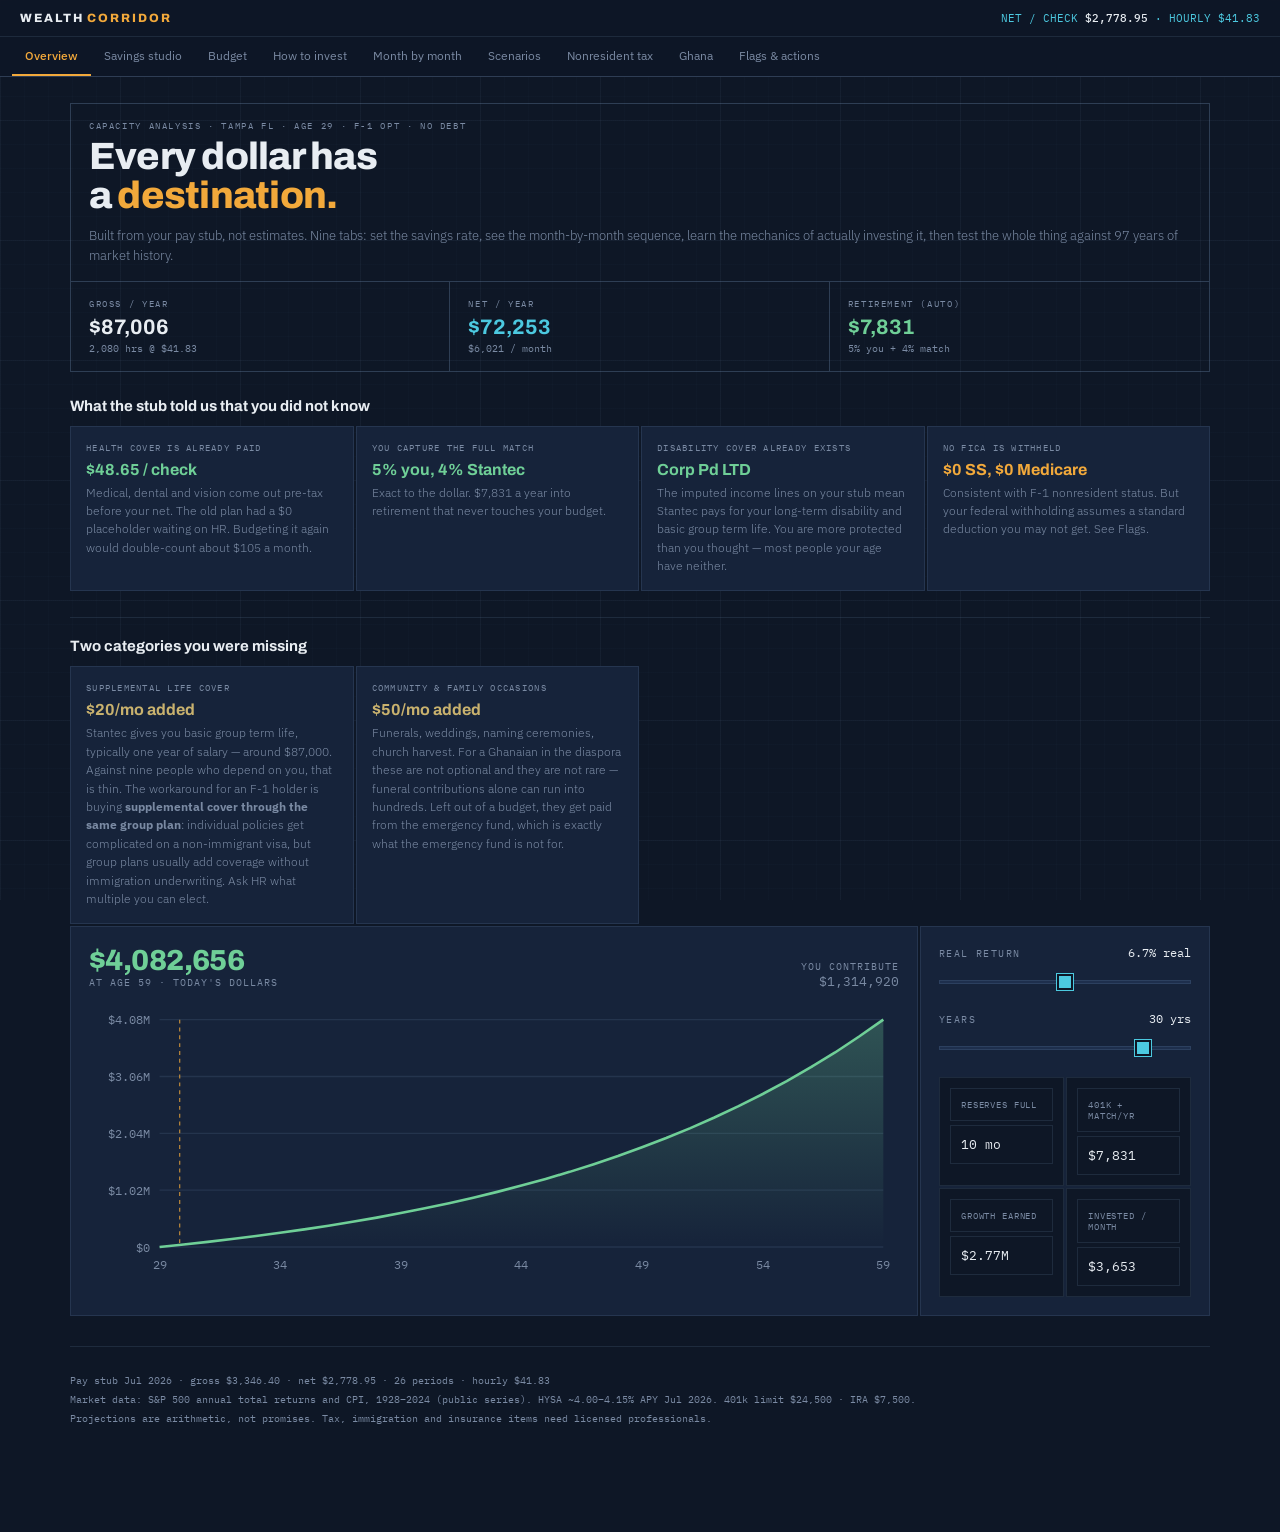
==== plan.html @ 3264dbb3 "Add Wealth tab integration design spec + plan.html source Design for a fifth Wealth tab that turns t" ====
<!DOCTYPE html>
<html lang="en">
<head>
<meta charset="UTF-8">
<meta name="viewport" content="width=device-width, initial-scale=1.0">
<title>Wealth Corridor — Capacity Analysis</title>
<link rel="preconnect" href="https://fonts.googleapis.com">
<link rel="preconnect" href="https://fonts.gstatic.com" crossorigin>
<link href="https://fonts.googleapis.com/css2?family=Archivo:wght@500;600;700;800&family=IBM+Plex+Mono:wght@300;400;500;600&family=IBM+Plex+Sans:wght@300;400;500;600&display=swap" rel="stylesheet">
<style>
:root{
  --ink:#0E1726; --ink2:#16233A; --ink3:#1E2F4D;
  --line:rgba(140,175,215,0.13); --line2:rgba(140,175,215,0.26);
  --paper:#E8EDF2; --muted:#7A8AA3;
  --cyan:#4CC9E0; --amber:#F2A93B; --sage:#6FCF97;
  --clay:#E4735E; --violet:#9B8BD6; --rose:#D97DA6; --sand:#C9B26E;
}
*{margin:0;padding:0;box-sizing:border-box}
body{font-family:'IBM Plex Sans',system-ui,sans-serif;background:var(--ink);color:var(--paper);min-height:100vh;overflow-x:hidden;-webkit-font-smoothing:antialiased}
body::before{content:'';position:fixed;inset:0;pointer-events:none;z-index:0;
  background-image:linear-gradient(rgba(140,175,215,0.045) 1px,transparent 1px),linear-gradient(90deg,rgba(140,175,215,0.045) 1px,transparent 1px),linear-gradient(rgba(140,175,215,0.02) 1px,transparent 1px),linear-gradient(90deg,rgba(140,175,215,0.02) 1px,transparent 1px);
  background-size:120px 120px,120px 120px,24px 24px,24px 24px}
:focus-visible{outline:2px solid var(--amber);outline-offset:2px}

/* NAV + TABS */
.topbar{position:sticky;top:0;z-index:100;background:rgba(14,23,38,0.95);backdrop-filter:blur(16px);border-bottom:1px solid var(--line2)}
.tb1{display:flex;align-items:center;justify-content:space-between;padding:11px 20px;gap:14px}
.brand{font-family:'Archivo',sans-serif;font-weight:800;font-size:12px;letter-spacing:0.16em;text-transform:uppercase;white-space:nowrap}
.brand em{color:var(--amber);font-style:normal}
.navstat{font-family:'IBM Plex Mono',monospace;font-size:11px;color:var(--cyan);white-space:nowrap}
.navstat b{color:var(--paper);font-weight:500}
@media(max-width:700px){.navstat{display:none}}
.tabs{display:flex;gap:0;overflow-x:auto;scrollbar-width:none;padding:0 12px;border-top:1px solid var(--line)}
.tabs::-webkit-scrollbar{display:none}
.tab{background:none;border:none;border-bottom:2px solid transparent;color:var(--muted);cursor:pointer;
  font-family:'IBM Plex Sans',sans-serif;font-size:12px;padding:11px 13px;white-space:nowrap;transition:all .15s}
.tab:hover{color:var(--paper)}
.tab.on{color:var(--amber);border-bottom-color:var(--amber);font-weight:500}

main{position:relative;z-index:1;max-width:1180px;margin:0 auto;padding:26px 20px 80px}
.pane{display:none;animation:fade .25s both}
.pane.on{display:block}
@keyframes fade{from{opacity:0;transform:translateY(6px)}to{opacity:1;transform:none}}

.sec-head{margin-bottom:18px}
.sec-title{font-family:'Archivo',sans-serif;font-weight:700;font-size:22px;letter-spacing:-0.015em;margin-bottom:7px}
.sec-desc{font-size:13px;color:var(--muted);line-height:1.65;max-width:780px;font-weight:300}
h3.sub{font-family:'Archivo',sans-serif;font-weight:700;font-size:15px;margin:26px 0 12px;padding-top:20px;border-top:1px solid var(--line)}
h3.sub:first-of-type{border-top:none;padding-top:0;margin-top:20px}
p.body{font-size:13px;color:var(--muted);line-height:1.75;font-weight:300;max-width:820px;margin-bottom:12px}
p.body b{color:var(--paper);font-weight:500}

.panel{background:var(--ink2);border:1px solid var(--line);padding:20px}
.panel+.panel{margin-top:2px}
.panel.hl{border-left:3px solid var(--amber)}
.panel.warn{border-left:3px solid var(--clay)}
.panel.good{border-left:3px solid var(--sage)}

/* title block */
.titleblock{border:1px solid var(--line2);margin-bottom:26px;display:grid;grid-template-columns:1fr 1fr 1fr}
@media(max-width:620px){.titleblock{grid-template-columns:1fr}}
.tb-cell{padding:16px 18px;border-right:1px solid var(--line2)}
.tb-cell:last-child{border-right:none}
.tb-lab{font-family:'IBM Plex Mono',monospace;font-size:9px;letter-spacing:0.18em;text-transform:uppercase;color:var(--muted);margin-bottom:7px}
.tb-title{font-family:'Archivo',sans-serif;font-weight:800;font-size:clamp(24px,3.6vw,38px);line-height:1.02;letter-spacing:-0.02em}
.tb-title span{color:var(--amber)}
.tb-sub{font-size:12.5px;color:var(--muted);margin-top:9px;line-height:1.6;font-weight:300}
.tb-val{font-family:'Archivo',sans-serif;font-weight:700;font-size:21px}
.tb-val.cy{color:var(--cyan)}.tb-val.am{color:var(--amber)}.tb-val.sg{color:var(--sage)}
.tb-note{font-family:'IBM Plex Mono',monospace;font-size:10px;color:var(--muted);margin-top:4px}

/* studio */
.studio{background:var(--ink2);border:1px solid var(--line2)}
.studio-top{padding:22px;border-bottom:1px solid var(--line)}
.readout{display:flex;align-items:flex-end;gap:14px;flex-wrap:wrap}
.readout-num{font-family:'Archivo',sans-serif;font-weight:800;font-size:clamp(38px,7vw,58px);line-height:.9;letter-spacing:-0.03em;color:var(--amber);font-variant-numeric:tabular-nums}
.readout-unit{font-family:'IBM Plex Mono',monospace;font-size:12px;color:var(--muted);padding-bottom:6px}
.readout-side{margin-left:auto;text-align:right;padding-bottom:4px}
.readout-side .n{font-family:'Archivo',sans-serif;font-weight:700;font-size:22px;color:var(--cyan);font-variant-numeric:tabular-nums}
.readout-side .l{font-family:'IBM Plex Mono',monospace;font-size:9.5px;letter-spacing:.12em;text-transform:uppercase;color:var(--muted);margin-top:3px}
.sl-wrap{margin-top:20px}
.sl-head{display:flex;justify-content:space-between;align-items:baseline;margin-bottom:9px;gap:10px}
.sl-lab{font-family:'IBM Plex Mono',monospace;font-size:10px;letter-spacing:.14em;text-transform:uppercase;color:var(--muted)}
.sl-out{font-family:'IBM Plex Mono',monospace;font-size:12px;font-variant-numeric:tabular-nums}
input[type=range]{-webkit-appearance:none;appearance:none;width:100%;height:26px;background:transparent;cursor:pointer;display:block}
input[type=range]::-webkit-slider-runnable-track{height:4px;background:var(--ink3);border:1px solid var(--line)}
input[type=range]::-moz-range-track{height:4px;background:var(--ink3);border:1px solid var(--line)}
input[type=range]::-webkit-slider-thumb{-webkit-appearance:none;width:16px;height:16px;margin-top:-7px;background:var(--amber);border:2px solid var(--ink);box-shadow:0 0 0 1px var(--amber);transition:transform .12s}
input[type=range]::-moz-range-thumb{width:16px;height:16px;background:var(--amber);border:2px solid var(--ink);box-shadow:0 0 0 1px var(--amber)}
input[type=range]:hover::-webkit-slider-thumb{transform:scale(1.18)}
input[type=range].cy::-webkit-slider-thumb{background:var(--cyan);box-shadow:0 0 0 1px var(--cyan)}
input[type=range].cy::-moz-range-thumb{background:var(--cyan);box-shadow:0 0 0 1px var(--cyan)}
.sl-scale{display:flex;justify-content:space-between;font-family:'IBM Plex Mono',monospace;font-size:9.5px;color:var(--muted)}
.sl-target{font-family:'IBM Plex Mono',monospace;font-size:9.5px;color:var(--amber);margin-top:8px;display:flex;align-items:center;gap:7px;flex-wrap:wrap}
.sl-target button{background:none;border:1px solid var(--line2);color:var(--amber);font-family:'IBM Plex Mono',monospace;font-size:9.5px;padding:3px 8px;cursor:pointer}
.sl-target button:hover{background:var(--ink3)}
.corridor{padding:20px 22px;border-bottom:1px solid var(--line)}
.corr-lab{font-family:'IBM Plex Mono',monospace;font-size:9.5px;letter-spacing:.16em;text-transform:uppercase;color:var(--muted);margin-bottom:10px;display:flex;justify-content:space-between;gap:10px}
.corr-bar{display:flex;height:32px;border:1px solid var(--line2);overflow:hidden}
.corr-seg{height:100%;transition:width .35s cubic-bezier(.4,0,.2,1);min-width:0}
.corr-key{display:flex;flex-wrap:wrap;gap:4px 16px;margin-top:12px}
.ck{display:flex;align-items:center;gap:6px;font-size:11px;color:var(--muted)}
.ck i{width:9px;height:9px;flex-shrink:0}
.ck b{color:var(--paper);font-family:'IBM Plex Mono',monospace;font-size:10.5px;font-weight:400}
.verdict{padding:20px 22px;display:grid;grid-template-columns:auto 1fr;gap:20px;align-items:start}
@media(max-width:640px){.verdict{grid-template-columns:1fr}}
.los{width:92px;text-align:center;border:1px solid var(--line2);padding:12px 8px}
.los-grade{font-family:'Archivo',sans-serif;font-weight:800;font-size:44px;line-height:1}
.los-lab{font-family:'IBM Plex Mono',monospace;font-size:8.5px;letter-spacing:.12em;text-transform:uppercase;color:var(--muted);margin-top:5px}
.verdict h4{font-family:'Archivo',sans-serif;font-weight:700;font-size:15px;margin-bottom:7px}
.verdict p{font-size:12.5px;color:var(--muted);line-height:1.65;font-weight:300}
.forces{margin-top:14px;display:grid;grid-template-columns:repeat(auto-fill,minmax(185px,1fr));gap:2px}
.force{display:flex;justify-content:space-between;gap:10px;padding:7px 10px;background:var(--ink);border:1px solid var(--line);font-size:11.5px}
.force span{color:var(--muted)}
.force b{font-family:'IBM Plex Mono',monospace;font-weight:400;font-variant-numeric:tabular-nums}
#shock{margin-top:12px;font-size:11.5px;color:var(--muted);line-height:1.7;font-weight:300;border-top:1px solid var(--line);padding-top:11px}

/* charts */
.proj{display:grid;grid-template-columns:1fr 290px;gap:2px;margin-top:2px}
@media(max-width:840px){.proj{grid-template-columns:1fr}}
.chartbox{background:var(--ink2);border:1px solid var(--line);padding:18px}
.chart-head{display:flex;justify-content:space-between;align-items:baseline;margin-bottom:14px;flex-wrap:wrap;gap:8px}
.chart-val{font-family:'Archivo',sans-serif;font-weight:800;font-size:29px;color:var(--sage);letter-spacing:-.02em;font-variant-numeric:tabular-nums}
.chart-cap{font-family:'IBM Plex Mono',monospace;font-size:10px;color:var(--muted);letter-spacing:.1em;text-transform:uppercase}
.ctrls{background:var(--ink2);border:1px solid var(--line);padding:18px;display:flex;flex-direction:column;gap:16px}
.split{display:grid;grid-template-columns:1fr 1fr;gap:2px;margin-top:auto}
.split div{background:var(--ink);border:1px solid var(--line);padding:10px}
.split .l{font-family:'IBM Plex Mono',monospace;font-size:8.5px;letter-spacing:.1em;text-transform:uppercase;color:var(--muted);margin-bottom:4px}
.split .v{font-family:'IBM Plex Mono',monospace;font-size:13px;font-variant-numeric:tabular-nums}

/* tables */
.tbl-wrap{overflow-x:auto;border:1px solid var(--line)}
table{width:100%;border-collapse:collapse;font-size:12.5px;min-width:480px}
thead th{font-family:'IBM Plex Mono',monospace;font-size:9px;letter-spacing:.14em;text-transform:uppercase;color:var(--muted);padding:11px 14px;background:var(--ink2);border-bottom:1px solid var(--line2);text-align:right;font-weight:400}
thead th:first-child{text-align:left}
tbody td{padding:9px 14px;text-align:right;font-family:'IBM Plex Mono',monospace;color:var(--muted);font-variant-numeric:tabular-nums;border-bottom:1px solid var(--line)}
tbody td:first-child{text-align:left;font-family:'IBM Plex Sans',sans-serif;color:var(--paper)}
tbody tr:hover td{background:var(--ink2)}
tbody tr.grp td{background:var(--ink2);color:var(--paper);font-weight:500;border-bottom:1px solid var(--line2)}
tbody tr.grp td:first-child{font-family:'Archivo',sans-serif;font-weight:700;font-size:12px}
tbody tr.tot td{background:var(--ink3);color:var(--paper);font-weight:600}
tbody tr.mark td{background:rgba(242,169,59,0.07)}
td.txt{text-align:left!important;font-family:'IBM Plex Sans',sans-serif!important;font-size:11.5px!important}
.note{font-size:10.5px;color:var(--muted);font-family:'IBM Plex Sans',sans-serif;display:block;margin-top:2px;font-weight:300}
.toggle{display:inline-flex;border:1px solid var(--line2);margin-bottom:14px}
.toggle button{background:none;border:none;color:var(--muted);cursor:pointer;font-family:'IBM Plex Mono',monospace;font-size:10.5px;letter-spacing:.1em;text-transform:uppercase;padding:7px 14px}
.toggle button+button{border-left:1px solid var(--line2)}
.toggle button.on{background:var(--amber);color:var(--ink);font-weight:500}

/* stages */
.stack{display:flex;flex-direction:column;gap:2px}
.stage{display:grid;grid-template-columns:32px 1fr auto;gap:14px;align-items:center;background:var(--ink2);border:1px solid var(--line);padding:13px 15px;border-left:3px solid var(--line2)}
.stage-n{font-family:'IBM Plex Mono',monospace;font-size:11px;color:var(--muted)}
.stage-t{font-family:'Archivo',sans-serif;font-weight:600;font-size:13.5px}
.stage-d{font-size:11.5px;color:var(--muted);margin-top:3px;line-height:1.5;font-weight:300}
.stage-v{font-family:'IBM Plex Mono',monospace;font-size:12px;text-align:right;white-space:nowrap}
.stage-v small{display:block;color:var(--muted);font-size:9.5px;margin-top:3px}

/* cards */
.cards{display:grid;grid-template-columns:repeat(auto-fill,minmax(250px,1fr));gap:2px}
.mini{background:var(--ink2);border:1px solid var(--line);padding:15px}
.mini-l{font-family:'IBM Plex Mono',monospace;font-size:9px;letter-spacing:.14em;text-transform:uppercase;color:var(--muted);margin-bottom:8px}
.mini-v{font-family:'Archivo',sans-serif;font-weight:700;font-size:16px;margin-bottom:6px}
.mini-d{font-size:11.5px;color:var(--muted);line-height:1.6;font-weight:300}

/* flags */
.flag{display:grid;grid-template-columns:auto 1fr;gap:13px;align-items:start;background:var(--ink2);border:1px solid var(--line);border-left:3px solid var(--clay);padding:14px 16px}
.flag+.flag{margin-top:2px}
.flag.q{border-left-color:var(--sand)}
.flag.ok{border-left-color:var(--sage)}
.flag-m{font-family:'IBM Plex Mono',monospace;font-size:9.5px;color:var(--muted);letter-spacing:.1em;padding-top:2px}
.flag-t{font-family:'Archivo',sans-serif;font-weight:600;font-size:13.5px;margin-bottom:5px}
.flag-d{font-size:12px;color:var(--muted);line-height:1.65;font-weight:300}
.flag-d b{color:var(--paper);font-weight:500}

/* checklist */
.chk{display:flex;gap:12px;align-items:flex-start;background:var(--ink2);border:1px solid var(--line);padding:12px 15px;cursor:pointer}
.chk+.chk{margin-top:2px}
.chk:hover{background:var(--ink3)}
.chk-box{width:15px;height:15px;border:1px solid var(--line2);flex-shrink:0;margin-top:2px;display:flex;align-items:center;justify-content:center}
.chk.done .chk-box{background:var(--sage);border-color:var(--sage)}
.chk-tick{opacity:0;color:var(--ink);font-size:11px;font-weight:800;line-height:1}
.chk.done .chk-tick{opacity:1}
.chk.done .chk-t{text-decoration:line-through;color:var(--muted)}
.chk-t{font-size:13px;font-weight:500;margin-bottom:2px}
.chk-d{font-size:11.5px;color:var(--muted);line-height:1.5;font-weight:300}
.chk-w{font-family:'IBM Plex Mono',monospace;font-size:8.5px;letter-spacing:.1em;text-transform:uppercase;padding:3px 7px;margin-left:auto;flex-shrink:0;border:1px solid var(--line2);color:var(--muted)}
.chk-w.now{color:var(--clay)}.chk-w.y1{color:var(--amber)}
.progbar{height:3px;background:var(--ink3);margin-bottom:8px;max-width:340px}
.progfill{height:100%;background:var(--sage);width:0;transition:width .35s}

/* step list */
.steps{counter-reset:s}
.step{display:grid;grid-template-columns:30px 1fr;gap:14px;background:var(--ink2);border:1px solid var(--line);padding:15px 16px;align-items:start}
.step+.step{margin-top:2px}
.step::before{counter-increment:s;content:counter(s,decimal-leading-zero);font-family:'IBM Plex Mono',monospace;font-size:11px;color:var(--amber);padding-top:2px}
.step h5{font-family:'Archivo',sans-serif;font-weight:600;font-size:13.5px;margin-bottom:5px}
.step p{font-size:12px;color:var(--muted);line-height:1.65;font-weight:300}
.step code{font-family:'IBM Plex Mono',monospace;font-size:11.5px;background:var(--ink);border:1px solid var(--line2);padding:1px 6px;color:var(--cyan)}

footer{border-top:1px solid var(--line);margin-top:30px;padding:24px 0;font-family:'IBM Plex Mono',monospace;font-size:10px;color:var(--muted);line-height:1.9}
@media(prefers-reduced-motion:reduce){*{transition:none!important;animation:none!important}}
::-webkit-scrollbar{width:8px;height:8px}::-webkit-scrollbar-track{background:var(--ink)}::-webkit-scrollbar-thumb{background:var(--ink3)}
</style>
</head>
<body>

<div class="topbar">
  <div class="tb1">
    <div class="brand">Wealth <em>Corridor</em></div>
    <div class="navstat">NET / CHECK <b>$2,778.95</b> · HOURLY $41.83</div>
  </div>
  <div class="tabs" id="tabs"></div>
</div>

<main>

<!-- OVERVIEW -->
<div class="pane on" id="p-overview">
  <div class="titleblock">
    <div class="tb-cell" style="grid-column:1/-1;border-right:none;border-bottom:1px solid var(--line2)">
      <div class="tb-lab">Capacity analysis · Tampa FL · Age 29 · F-1 OPT · no debt</div>
      <h1 class="tb-title">Every dollar has<br>a <span>destination.</span></h1>
      <p class="tb-sub">Built from your pay stub, not estimates. Nine tabs: set the savings rate, see the month-by-month sequence, learn the mechanics of actually investing it, then test the whole thing against 97 years of market history.</p>
    </div>
    <div class="tb-cell"><div class="tb-lab">Gross / year</div><div class="tb-val">$87,006</div><div class="tb-note">2,080 hrs @ $41.83</div></div>
    <div class="tb-cell"><div class="tb-lab">Net / year</div><div class="tb-val cy">$72,253</div><div class="tb-note">$6,021 / month</div></div>
    <div class="tb-cell"><div class="tb-lab">Retirement (auto)</div><div class="tb-val sg">$7,831</div><div class="tb-note">5% you + 4% match</div></div>
  </div>
  <h3 class="sub">What the stub told us that you did not know</h3>
  <div class="cards" id="ovCards"></div>
  <h3 class="sub">Two categories you were missing</h3>
  <div class="cards" id="missCards"></div>
</div>

<!-- STUDIO -->
<div class="pane" id="p-studio">
  <div class="sec-head">
    <h2 class="sec-title">Savings studio</h2>
    <p class="sec-desc">Fixed commitments are locked. What remains splits two ways — savings or daily living. Push one up, the other comes down. There is no third source.</p>
  </div>
  <div class="studio">
    <div class="studio-top">
      <div class="readout">
        <div class="readout-num" id="savNum">$2,200</div>
        <div class="readout-unit">saved<br>per month</div>
        <div class="readout-side"><div class="n" id="savRate"></div><div class="l">of what lands</div></div>
      </div>
      <div class="sl-wrap">
        <div class="sl-head"><span class="sl-lab">Budgeted monthly savings (2 checks)</span><span class="sl-out" id="savBw"></span></div>
        <input type="range" id="savSlider" min="600" max="3200" step="25" value="3000" aria-label="Monthly savings target">
        <div class="sl-scale" id="savScale"></div>
        <div class="sl-target">
          <span id="ceilTxt"></span>
          <button type="button" id="btnRec">Max sustainable</button>
          <button type="button" id="btn36k">Hit $36,000/yr</button><button type="button" id="btn3000">$3,000 budgeted</button>
        </div>
      </div>
    </div>
    <div class="corridor">
      <div id="effLine" style="margin-top:12px;font-size:12px;color:var(--muted);line-height:1.7;font-weight:300"></div>
      </div>
    </div>
    <div class="corridor">
      <div class="corr-lab"><span>Paycheck corridor — $2,778.95 net, fully allocated</span><span id="corrCheck"></span></div>
      <div class="corr-bar" id="corrBar"></div>
      <div class="corr-key" id="corrKey"></div>
    </div>
    <div class="verdict">
      <div class="los"><div class="los-grade" id="losGrade">B</div><div class="los-lab">Level of<br>service</div></div>
      <div>
        <h4 id="verdictTitle"></h4>
        <p id="verdictText"></p>
        <div class="forces" id="forces"></div>
        <div id="shock"></div>
      </div>
    </div>
  </div>
  <div class="proj">
    <div class="chartbox">
      <div class="chart-head">
        <div><div class="chart-val" id="projVal">$0</div><div class="chart-cap" id="projCap"></div></div>
        <div style="text-align:right"><div class="chart-cap">You contribute</div><div style="font-family:'IBM Plex Mono',monospace;font-size:13px;color:var(--muted)" id="projContrib"></div></div>
      </div>
      <svg id="chart" viewBox="0 0 620 210" style="width:100%;height:auto;display:block" role="img" aria-label="Portfolio projection"></svg>
    </div>
    <div class="ctrls">
      <div><div class="sl-head"><span class="sl-lab">Real return</span><span class="sl-out" id="retOut"></span></div>
        <input type="range" class="cy" id="retSlider" min="3" max="10" step="0.5" value="6.7" aria-label="Real annual return"></div>
      <div><div class="sl-head"><span class="sl-lab">Years</span><span class="sl-out" id="yrOut"></span></div>
        <input type="range" class="cy" id="yrSlider" min="5" max="35" step="1" value="30" aria-label="Years invested"></div>
      <div class="split">
        <div><div class="l">Reserves full</div><div class="v" id="efMonths"></div></div>
        <div><div class="l">401k + match/yr</div><div class="v">$7,831</div></div>
        <div><div class="l">Growth earned</div><div class="v" id="projGrowth"></div></div>
        <div><div class="l">Invested / month</div><div class="v" id="projMonthly"></div></div>
      </div>
    </div>
  </div>
</div>

<!-- BUDGET -->
<div class="pane" id="p-budget">
  <div class="sec-head"><h2 class="sec-title">Paycheck &amp; allocation</h2>
    <p class="sec-desc">Where the money comes from, and where all of it goes.</p></div>
  <h3 class="sub">Why monthly is not two paychecks</h3>
  <p class="body">You are paid <b>every two weeks</b>, not twice a month. That is 52 &divide; 2 = <b>26 paychecks a year</b>. Multiplying by 2 assumes 24, which quietly loses two whole paychecks &mdash; <b>$5,557.90 a year</b>.</p>
  <div class="cards" id="cadenceCards" style="margin-bottom:2px"></div>
  <p class="body" style="margin-top:14px">So $6,021.06 is the <b>average</b> month, correct for annual planning. It is not what lands in a typical month. Ten months a year you receive $5,557.90; twice a year you receive $8,336.85. Every biweekly figure in this plan is the real unit &mdash; the monthly column is a conversion for reading, not a paycheck.</p>
  <div class="panel warn" style="margin-top:2px">
    <div class="mini-l" style="color:var(--clay)">The float this creates &mdash; keep $1,200 in checking</div>
    <div class="mini-d" id="floatNote"></div>
  </div>

  <h3 class="sub">Paycheck anatomy</h3>
  <div class="tbl-wrap"><table><thead><tr><th>Line</th><th>Per check</th><th>Per month</th><th>Per year</th></tr></thead><tbody id="stubBody"></tbody></table></div>
  <h3 class="sub">Full allocation</h3>
  <div class="toggle"><button type="button" data-v="bw" class="on">Biweekly</button><button type="button" data-v="mo">Monthly</button><button type="button" data-v="yr">Annual</button></div>
  <div class="tbl-wrap"><table><thead><tr><th>Category</th><th>Amount</th><th>% of net</th></tr></thead><tbody id="budgetBody"></tbody></table></div>
</div>

<!-- INVEST -->
<div class="pane" id="p-invest">
  <div class="sec-head"><h2 class="sec-title">How to actually invest it</h2>
    <p class="sec-desc">You asked where 7% comes from and where to begin. Here is the honest answer to both, then the exact mechanics.</p></div>

  <h3 class="sub">Where the 7% comes from</h3>
  <p class="body">It is not a product anyone sells you. It is the long-run <b>real</b> return of the US stock market — what is left after inflation. Since 1928 the S&amp;P 500 has returned about <b>10% a year nominally</b> with dividends reinvested. Inflation has averaged about 3.1%. Subtract one from the other and you get roughly <b>6.7–7% real</b>, which is the number I use throughout this plan.</p>
  <p class="body">That matters for reading every projection here: <b>the numbers are in today's purchasing power.</b> When the chart says $2.9M, it means $2.9M of what a dollar buys now — not an inflated future dollar that feels big and buys little. I set the default slider to <b>6.7%</b> rather than 7% because 6.7% is what actually happened over the full 97-year record.</p>
  <p class="body">Nobody earns 7% every year. The market gave −37% in 2008 and +32% in 2013. The 7% is what the average comes to if you hold through all of it. The Scenarios tab tests exactly what happens if you are unlucky about when you start.</p>

  <h3 class="sub">The three accounts, in order</h3>
  <div class="stack" id="acctStack"></div>

  <h3 class="sub">What to actually buy</h3>
  <p class="body">One fund is enough. Genuinely. A total-market or S&amp;P 500 index fund holds hundreds or thousands of companies, so no single failure can hurt you badly, and the fee is almost nothing. The choice below is nearly cosmetic — pick the one matching your brokerage and stop thinking about it.</p>
  <div class="tbl-wrap"><table><thead><tr><th>Fund</th><th>Ticker</th><th>Fee</th><th>Holds</th></tr></thead><tbody id="fundBody"></tbody></table></div>
  <p class="body" style="margin-top:12px">A 0.03% fee means <b>$3 a year per $10,000</b>. An actively managed fund charging 1% takes $100 for the same money and, on the evidence, does not beat the index reliably. Fees are the one variable in investing you control completely.</p>

  <h3 class="sub">Your options, starting August &mdash; and what each is worth</h3>
  <p class="body">Same $3,000 a month, same 30 years, same 6.7% real market return. The only thing that changes is <b>where you put it</b>. Because you are a nonresident, the 30% dividend withholding turns fund choice into a real decision rather than a preference &mdash; a high-yield fund hands more of your return to the IRS every single year.</p>
  <div class="tbl-wrap"><table><thead><tr><th>Where you put it</th><th>Yield</th><th>NRA drag</th><th>Net real</th><th>After 30 yrs</th></tr></thead><tbody id="optBody"></tbody></table></div>
  <div class="cards" id="optCards" style="margin-top:2px"></div>

  <h3 class="sub">Making $3,000 actually work</h3>
  <p class="body">You have chosen $3,000 a month and I will build to it &mdash; but the arithmetic has to be said once, plainly. It leaves <b id="trimLiving"></b> a month for groceries, medical costs, clothing and everything unplanned. Here is the only honest path to it.</p>
  <div class="tbl-wrap"><table><thead><tr><th>Trim</th><th>From</th><th>To</th><th>Frees / mo</th></tr></thead><tbody id="trimBody"></tbody></table></div>
  <div class="panel warn" style="margin-top:2px"><div class="mini-l" style="color:var(--clay)">What I would actually do</div>
    <div class="mini-d" id="trimNote"></div></div>

  <h3 class="sub">The mechanics, step by step</h3>
  <div class="steps" id="stepList"></div>

  <div class="panel warn" style="margin-top:2px">
    <div class="mini-l" style="color:var(--clay)">Do not do these</div>
    <div class="mini-d" id="dontList"></div>
  </div>
</div>

<!-- TIMELINE -->
<div class="pane" id="p-timeline">
  <div class="sec-head"><h2 class="sec-title">Month by month</h2>
    <p class="sec-desc">From your next paycheck to month 24. Balances update with the savings slider on the Studio tab — currently <b id="tlRate">$2,200</b>/month.</p></div>
  <div class="stack" id="orderStack" style="margin-bottom:20px"></div>
  <h3 class="sub">The first 24 months</h3>
  <div class="tbl-wrap"><table><thead><tr><th>Month</th><th>Cash reserve</th><th>Invested</th><th>Total</th><th>What happens</th></tr></thead><tbody id="tlBody"></tbody></table></div>
</div>

<!-- SCENARIOS -->
<div class="pane" id="p-scenarios">
  <div class="sec-head"><h2 class="sec-title">Tested against 97 years</h2>
    <p class="sec-desc">Rather than assume a smooth return, this runs your exact contribution through every historical starting year from 1928 to 2024 using actual S&amp;P 500 total returns and actual inflation. Every figure below is inflation-adjusted.</p></div>
  <div class="cards" id="scenKpi" style="margin-bottom:2px"></div>
  <h3 class="sub">Every historical outcome, ranked</h3>
  <p class="body">Each bar is one historical starting year. Sorted worst to best, so the left edge is the unluckiest start in a century.</p>
  <div class="chartbox"><svg id="distChart" viewBox="0 0 620 220" style="width:100%;height:auto;display:block" role="img" aria-label="Distribution of historical outcomes"></svg></div>
  <div class="toggle" style="margin-top:12px"><button type="button" data-h="10">10 years</button><button type="button" data-h="20">20 years</button><button type="button" data-h="30" class="on">30 years</button></div>
  <h3 class="sub">Named disasters</h3>
  <p class="body">What if you had started right before the worst moments in market history and simply kept contributing?</p>
  <div class="tbl-wrap"><table><thead><tr><th>Starting year</th><th>Event</th><th>After 30 years</th><th>Real CAGR</th></tr></thead><tbody id="disasterBody"></tbody></table></div>
  <div class="panel good" style="margin-top:2px"><div class="mini-l" style="color:var(--sage)">The finding that matters</div>
    <div class="mini-d" id="scenNote"></div></div>
</div>

<!-- TAX -->
<div class="pane" id="p-tax">
  <div class="sec-head"><h2 class="sec-title">Nonresident tax</h2>
    <p class="sec-desc">The part almost every F-1 investor gets wrong. While you file as a nonresident, your investments are taxed on entirely different rules — and Ghana has no US tax treaty to soften any of it.</p></div>
  <div class="cards" id="nraCards"></div>
  <div class="panel hl" style="margin-top:2px">
    <div class="mini-l" style="color:var(--amber)">What this changes</div>
    <div class="mini-d" style="font-size:13px;line-height:1.75">I earlier told you to favour liquid taxable brokerage over extra 401k. <b style="color:var(--paper)">That was wrong in one direction.</b> A taxable account loses 30% of every dividend and 30% of every realised gain while you are a nonresident. Your 401k loses none of it.<br><br>You defer 5% against a $24,500 limit — roughly <b style="color:var(--paper)">$1,679 a month of unused shelter</b>. The counter-argument is real: 401k money is locked to 59½, and leaving the US early means up to 30% withholding plus a 10% penalty. A genuine trade, not a free win.<br><br>The shape I would suggest, as a question for the CPA rather than a decision off a web page: fill reserves in cash first, since <b style="color:var(--paper)">high-yield interest is US tax-free for you</b>. Then lean toward the 401k while nonresident, and shift to taxable once the NIW lands. The nonresident drag is temporary; build to outlast it.</div>
  </div>
</div>

<!-- GHANA -->
<div class="pane" id="p-ghana">
  <div class="sec-head"><h2 class="sec-title">Ghana</h2>
    <p class="sec-desc">You cut this from $295 to $92 per paycheck. That decision is yours — here is what the old number was buying that the new one is not.</p></div>
  <div class="cards" id="ghanaCards"></div>
</div>

<!-- ACTIONS -->
<div class="pane" id="p-actions">
  <div class="sec-head"><h2 class="sec-title">Flags &amp; actions</h2>
    <p class="sec-desc">What I assumed, what looks wrong, and what to do about it.</p></div>
  <div id="flagList"></div>
  <h3 class="sub">Checklist</h3>
  <div class="progbar"><div class="progfill" id="progFill"></div></div>
  <div style="font-family:'IBM Plex Mono',monospace;font-size:10.5px;color:var(--muted);margin-bottom:14px" id="progTxt"></div>
  <div id="chkList"></div>
</div>

<footer>
  Pay stub Jul 2026 · gross $3,346.40 · net $2,778.95 · 26 periods · hourly $41.83<br>
  Market data: S&amp;P 500 annual total returns and CPI, 1928–2024 (public series). HYSA ~4.00–4.15% APY Jul 2026. 401k limit $24,500 · IRA $7,500.<br>
  Projections are arithmetic, not promises. Tax, immigration and insurance items need licensed professionals.
</footer>
</main>

<script>
/* ═══ CORE ═══ */
const NET=2778.95, GROSS=3346.40, P=26, B2M=P/12, M2B=12/P;
const K401=167.32, MATCH=133.86, FED=351.48, MED=33.50, DEN=10.00, VIS=5.15;
const money=(n,d)=>'$'+n.toLocaleString('en-US',{minimumFractionDigits:d===undefined?2:d,maximumFractionDigits:d===undefined?2:d});
const m0=n=>'$'+Math.round(n).toLocaleString('en-US');
const mk=n=>n>=1e6?'$'+(n/1e6).toFixed(2)+'M':n>=1e3?'$'+Math.round(n/1000)+'k':'$'+Math.round(n);

const FIXED=[
  {id:'giving',label:'Giving',hex:'#9B8BD6',items:[
    {n:'Tithe — 10% of net',bw:277.90,note:'Auto-transfer on payday'},
    {n:'Offering',bw:20.00,note:'$10 weekly'}]},
  {id:'housing',label:'Housing',hex:'#4CC9E0',items:[
    {n:'Rent',bw:745/2,note:'$745/mo ÷ 2 checks'},
    {n:'Utilities',bw:100/2,note:'$100/mo — internet included'}]},
  {id:'transport',label:'Transport',hex:'#6FCF97',items:[
    {n:'Car insurance',bw:163/2,note:'$163/mo ÷ 2'},
    {n:'Fuel',bw:60.00,note:'$60 per paycheck'},
    {n:'Oil & consumables',bw:50/2,note:'$50/mo ÷ 2'},
    {n:'Maintenance reserve',bw:50.00,note:'Tires, brakes, repairs'},
    {n:'Car wash',bw:25/2,note:'$25/mo ÷ 2'}]},
  {id:'subs',label:'Subscriptions',hex:'#D97DA6',items:[
    {n:'Claude',bw:50/2,note:'$50/mo ÷ 2'},{n:'T-Mobile',bw:32/2,note:'$32/mo ÷ 2'},
    {n:'ChatGPT',bw:20/2,note:'$20/mo ÷ 2'},{n:'Google',bw:20/2,note:'$20/mo ÷ 2'},
    {n:'Apple Music',bw:7/2,note:'$7/mo ÷ 2'}]},
  {id:'protect',label:'Protection & obligations',hex:'#C9B26E',items:[
    {n:'Supplemental life cover',bw:20/2,note:'$20/mo — via Stantec group plan'},
    {n:'Community & family occasions',bw:50/2,note:'$50/mo — funerals, weddings, naming ceremonies'}]},
  {id:'explore',label:'Exploration',hex:'#5B8AA8',items:[
    {n:'Tampa & travel',bw:75/2,note:'$75/mo ÷ 2'}]},
  {id:'ghana',label:'Ghana family',hex:'#E4735E',items:[
    {n:'Monthly remittance',bw:200/2,note:'$200/mo — Lemfi, fees 0–1%'}]},
  {id:'annual',label:'Annual irregular',hex:'#8B7EC8',items:[
    {n:'Sprintax tax filing',bw:150/24,note:'~$150/yr — not TurboTax'},
    {n:'FL registration & tags',bw:75/24,note:'~$75/yr'},
    {n:'Annual renewals buffer',bw:100/24,note:'~$100/yr'}]},
  {id:'profdev',label:'Professional dev',hex:'#A8B5C4',items:[
    {n:'PE exam, courses, books',bw:25.00,note:'$650/yr'}]}
];
FIXED.forEach(c=>c.sub=c.items.reduce((a,b)=>a+b.bw,0));
const FIXED_BW=FIXED.reduce((a,c)=>a+c.sub,0);
const AVAIL_BW=NET-FIXED_BW, AVAIL_MO=AVAIL_BW*2;   // 2 checks = a real month
const MO_NET=NET*2;                                  // what actually lands, 10 months of 12
const SURPLUS=NET*P-(FIXED_BW+AVAIL_BW)*24;          // the two extra paychecks
const LIVING=[['Groceries',.42],['Solo dining out',.11],['Personal care',.10],['Clothing fund',.09],
  ['Medical & pharmacy',.09],['Household supplies',.06],['Buffer / unplanned',.09],['Gym & fitness',.04]];
function grade(d){
  if(d>=1300)return{g:'A',t:'Comfortable',c:'var(--sage)'};
  if(d>=1050)return{g:'B',t:'Sustainable',c:'var(--sage)'};
  if(d>=850)return{g:'C',t:'Disciplined',c:'var(--cyan)'};
  if(d>=650)return{g:'D',t:'Tight',c:'var(--amber)'};
  if(d>=500)return{g:'E',t:'Very tight',c:'var(--amber)'};
  return{g:'F',t:'Not sustainable',c:'var(--clay)'};
}
const STARTER=2000, TAXRES=3500, EF=13000, NIW=10000;
const RESERVE=STARTER+TAXRES+EF+NIW;
const K_MO=(K401+MATCH)*P/12;
let savMo=3000, ret=6.7, yrs=30, view='bw', horizon=30;
const REC=2258;   // max at LOS C on the 2-check basis

/* ═══ TABS ═══ */
const TABS=[['overview','Overview'],['studio','Savings studio'],['budget','Budget'],['invest','How to invest'],
  ['timeline','Month by month'],['scenarios','Scenarios'],['tax','Nonresident tax'],['ghana','Ghana'],['actions','Flags & actions']];
(function(){
  const t=document.getElementById('tabs');
  TABS.forEach(function(x,i){
    const b=document.createElement('button');
    b.className='tab'+(i===0?' on':''); b.textContent=x[1]; b.dataset.k=x[0];
    b.addEventListener('click',function(){
      document.querySelectorAll('.tab').forEach(e=>e.classList.remove('on'));
      document.querySelectorAll('.pane').forEach(e=>e.classList.remove('on'));
      b.classList.add('on');
      document.getElementById('p-'+x[0]).classList.add('on');
      window.scrollTo({top:0,behavior:'auto'});
    });
    t.appendChild(b);
  });
})();

/* ═══ STUDIO ═══ */
function renderStudio(){
  const savBw=savMo/2, livMo=AVAIL_MO-savMo, livBw=livMo/2, g=grade(livMo);
  document.getElementById('savNum').textContent=m0(savMo);
  document.getElementById('savRate').textContent=(savMo/MO_NET*100).toFixed(1)+'%';
  document.getElementById('savBw').textContent=money(savBw)+' per paycheck';
  document.getElementById('tlRate').textContent=m0(savMo);
  const lg=document.getElementById('losGrade'); lg.textContent=g.g; lg.style.color=g.c;
  document.getElementById('verdictTitle').textContent=g.t;

  const segs=FIXED.map(c=>({label:c.label,v:c.sub,hex:c.hex}));
  segs.push({label:'Daily living',v:livBw,hex:'#F2A93B',dim:true});
  segs.push({label:'Savings',v:savBw,hex:'#F2A93B'});
  const bar=document.getElementById('corrBar'), key=document.getElementById('corrKey');
  bar.innerHTML=''; key.innerHTML='';
  segs.forEach(function(s){
    const col=s.dim?'rgba(242,169,59,0.28)':s.hex;
    const d=document.createElement('div'); d.className='corr-seg';
    d.style.width=Math.max(0,s.v/NET*100)+'%'; d.style.background=col;
    d.title=s.label+' — '+money(s.v); bar.appendChild(d);
    const k=document.createElement('div'); k.className='ck';
    k.innerHTML='<i style="background:'+col+'"></i>'+s.label+' <b>'+money(s.v)+'</b>'; key.appendChild(k);
  });
  const bal=NET-segs.reduce((a,s)=>a+s.v,0);
  document.getElementById('corrCheck').textContent='balance '+money(Math.abs(bal)<0.005?0:bal);

  const pct=(savMo/MO_NET*100).toFixed(0);
  let msg;
  if(g.g==='F') msg='This leaves '+m0(livMo)+' a month for groceries, medical costs, clothing and everything unplanned. Below what one adult can hold in Tampa — the gap gets covered by a credit card, which is borrowing at 20% to fund a savings account earning 4%. Pull back.';
  else if(g.g==='E') msg='Saving '+pct+'% of net is exceptional, but it leaves only '+m0(livMo)+' for all daily living, with groceries taking '+m0(livMo*.42)+'. Arithmetically possible, permanently tight, and one dental bill breaks the month.';
  else if(g.g==='D') msg=pct+'% saved with '+m0(livMo)+' for daily living. Workable if you cook nearly every meal. Little room for a bad month.';
  else if(g.g==='C') msg=m0(livMo)+' is disciplined but honest — real groceries, occasional meals out, something left when the unplanned arrives. '+pct+'% at your age puts you far ahead.';
  else if(g.g==='B') msg=m0(livMo)+' covers daily living without rationing at '+pct+'% saved. Solid — but read the hours line below before treating this as your floor.';
  else msg=m0(livMo)+' for daily living is genuinely comfortable. You could push savings higher without pain.';
  document.getElementById('verdictText').textContent=msg;

  const f=document.getElementById('forces'); f.innerHTML='';
  LIVING.forEach(function(x){
    const el=document.createElement('div'); el.className='force';
    el.innerHTML='<span>'+x[0]+'</span><b>'+m0(livMo*x[1])+'</b>'; f.appendChild(el);
  });

  const shock=[80,76,72].map(function(h){
    const gr=41.83*h, k=gr*0.05, hl=48.65;
    const net=gr-k-hl-((gr-k-hl)*0.1119);
    const av=(net-FIXED_BW)*2;
    return {h:h,liv:av-savMo,g:grade(av-savMo).g};
  });
  document.getElementById('shock').innerHTML='<b style="color:var(--paper);font-weight:500">If your hours dip.</b> You are hourly — 2,080 hours is an assumption, not a guarantee. Holding this target: '+
    shock.map(function(x){
      const c=x.g==='F'?'var(--clay)':(x.g==='D'||x.g==='E')?'var(--amber)':'var(--sage)';
      return '<span style="color:'+c+'">'+x.h+' hrs → '+(x.liv<0?'shortfall':m0(x.liv)+' living, '+x.g)+'</span>';
    }).join(' · ')+'.';

  const annBudget=savMo*12, annTotal=annBudget+SURPLUS;
  document.getElementById('effLine').innerHTML=
    '<b style="color:var(--paper);font-weight:500">Budgeted '+m0(savMo)+'/mo = '+m0(annBudget)+' a year.</b> '+
    'Sweep both third-paycheck months on top and you actually bank <b style="color:var(--sage)">'+m0(annTotal)+' a year</b> — '+
    m0(annTotal/12)+' a month effective. That is the number to judge yourself on, not the slider.';
  document.getElementById('ceilTxt').textContent='Hard ceiling '+m0(Math.floor((AVAIL_MO-500)/25)*25)+'/mo';
  renderBudget(); renderOrder(); renderTimeline(); renderProjection(); renderScen(); renderOpts(); renderTrim();
}

/* ═══ PROJECTION ═══ */
function fv(p,r,n){const i=r/12;return i===0?p*n:p*((Math.pow(1+i,n)-1)/i)}
function project(){
  const n=yrs*12, r=ret/100, fundM=Math.min(Math.ceil(RESERVE/savMo),n);
  const res=fv(savMo,0.04,fundM)*Math.pow(1+0.04/12,Math.max(0,n-fundM));
  const brok=fv(savMo,r,Math.max(0,n-fundM)), k=fv(K_MO,r,n);
  const total=res+brok+k, contrib=savMo*n+K_MO*n;
  return{total:total,contrib:contrib,growth:total-contrib,fundM:fundM,r:r};
}
function renderProjection(){
  const p=project();
  document.getElementById('projVal').textContent=m0(p.total);
  document.getElementById('projCap').textContent='at age '+(29+yrs)+" · today's dollars";
  document.getElementById('projContrib').textContent=m0(p.contrib);
  document.getElementById('projGrowth').textContent=mk(p.growth);
  document.getElementById('projMonthly').textContent=m0(savMo+K_MO);
  document.getElementById('efMonths').textContent=p.fundM+' mo';
  document.getElementById('retOut').textContent=ret.toFixed(1)+'% real';
  document.getElementById('yrOut').textContent=yrs+' yrs';
  const W=620,H=210,L=54,R=12,T=12,B=24, svg=document.getElementById('chart');
  const pts=[];
  for(let y=0;y<=yrs;y++){
    const n=y*12, fm=Math.min(p.fundM,n);
    pts.push([y, fv(savMo,0.04,fm)*Math.pow(1+0.04/12,Math.max(0,n-fm))+fv(savMo,p.r,Math.max(0,n-fm))+fv(K_MO,p.r,n)]);
  }
  const max=pts[pts.length-1][1]||1;
  const X=y=>L+(y/yrs)*(W-L-R), Y=v=>H-B-(v/max)*(H-T-B);
  let g='';
  for(let i=0;i<=4;i++){const v=max*i/4,y=Y(v);
    g+='<line x1="'+L+'" y1="'+y+'" x2="'+(W-R)+'" y2="'+y+'" stroke="rgba(140,175,215,0.12)"/>';
    g+='<text x="'+(L-7)+'" y="'+(y+3.5)+'" fill="#7A8AA3" font-size="9" font-family="IBM Plex Mono,monospace" text-anchor="end">'+mk(v)+'</text>';}
  const st=yrs<=10?2:5;
  for(let y=0;y<=yrs;y+=st) g+='<text x="'+X(y)+'" y="'+(H-7)+'" fill="#7A8AA3" font-size="9" font-family="IBM Plex Mono,monospace" text-anchor="middle">'+(29+y)+'</text>';
  let d='M'+X(0)+','+Y(0); pts.forEach(pt=>{d+=' L'+X(pt[0]).toFixed(1)+','+Y(pt[1]).toFixed(1)});
  g+='<path d="'+d+' L'+X(yrs)+','+(H-B)+' L'+L+','+(H-B)+' Z" fill="url(#gr)"/>';
  g+='<path d="'+d+'" fill="none" stroke="#6FCF97" stroke-width="2"/>';
  if(p.fundM/12<=yrs){const fy=p.fundM/12;
    g+='<line x1="'+X(fy)+'" y1="'+T+'" x2="'+X(fy)+'" y2="'+(H-B)+'" stroke="#F2A93B" stroke-dasharray="3 3" opacity=".7"/>';}
  svg.innerHTML='<defs><linearGradient id="gr" x1="0" y1="0" x2="0" y2="1"><stop offset="0%" stop-color="#6FCF97" stop-opacity=".28"/><stop offset="100%" stop-color="#6FCF97" stop-opacity="0"/></linearGradient></defs>'+g;
}

/* ═══ BUDGET ═══ */
function renderBudget(){
  const mul=view==='mo'?2:view==='yr'?P:1, tb=document.getElementById('budgetBody');
  const livBw=(AVAIL_MO-savMo)/2, savBw=savMo/2;
  const row=(a,b,c,cls)=>'<tr class="'+(cls||'')+'"><td>'+a+'</td><td>'+b+'</td><td>'+c+'</td></tr>';
  tb.innerHTML='';
  FIXED.forEach(function(cat){
    tb.innerHTML+=row('<span style="color:'+cat.hex+'">'+cat.label+'</span>',money(cat.sub*mul),(cat.sub/NET*100).toFixed(1)+'%','grp');
    cat.items.forEach(it=>{tb.innerHTML+=row(it.n+'<span class="note">'+it.note+'</span>',money(it.bw*mul),'')});
  });
  tb.innerHTML+=row('<span style="color:var(--amber)">Daily living</span>',money(livBw*mul),(livBw/NET*100).toFixed(1)+'%','grp');
  LIVING.forEach(x=>{tb.innerHTML+=row(x[0]+'<span class="note">scales with slider</span>',money(livBw*x[1]*mul),'')});
  tb.innerHTML+=row('<span style="color:var(--sage)">Savings</span>',money(savBw*mul),(savBw/NET*100).toFixed(1)+'%','grp');
  tb.innerHTML+=row('<b>Total allocated</b>',money(NET*mul),'100.0%','tot');
  if(view==='mo') tb.innerHTML+=row('<b>Third-paycheck months</b><span class="note">twice a year an extra check lands on top</span>','+'+money(NET),'surplus','tot');
  if(view==='yr') tb.innerHTML+=row('<b>Surplus from the 2 extra checks</b><span class="note">bills over-funded + unbudgeted available</span>',money(SURPLUS),'unbudgeted','tot');
}

/* ═══ ORDER + TIMELINE ═══ */
function renderOrder(){
  const s=[
    {t:'Capture the 401k match',d:'Already running — you defer 5%, Stantec matches 4%. Never drop below 5%.',v:'$7,831/yr',c:'var(--sage)',mo:0},
    {t:'Starter buffer — $2,000',d:'Absorbs a car repair or a flight without a credit card. Keep $1,200 of it in checking as the biweekly float — see the Budget tab.',v:'$2,000',c:'var(--amber)',mo:STARTER/savMo},
    {t:'Tax reserve — $3,500',d:'Withholding is set as if you get the standard deduction. If you file 1040-NR you do not. Hard date: April 2028.',v:'$3,500',c:'var(--clay)',mo:(STARTER+TAXRES)/savMo},
    {t:'Emergency fund — $13,000',d:'Six months of core needs. Liquid at ~4% — and as a nonresident that interest is US tax-free.',v:'$13,000',c:'var(--cyan)',mo:(STARTER+TAXRES+EF)/savMo},
    {t:'NIW reserve — $10,000',d:'Attorney $6,000 plus filing $4,000. The path that eventually ends the nonresident tax drag.',v:'$10,000',c:'var(--violet)',mo:RESERVE/savMo},
    {t:'Then invest, every payday',d:'One index fund, bought automatically, never sold. See the How to invest tab.',v:'ongoing',c:'var(--sage)',mo:null}
  ];
  const el=document.getElementById('orderStack'); el.innerHTML='';
  s.forEach(function(x,i){
    const when=x.mo===0?'active now':x.mo===null?'month '+Math.ceil(RESERVE/savMo)+' onward':'by month '+Math.ceil(x.mo);
    el.innerHTML+='<div class="stage" style="border-left-color:'+x.c+'"><div class="stage-n">'+String(i+1).padStart(2,'0')+
      '</div><div><div class="stage-t">'+x.t+'</div><div class="stage-d">'+x.d+'</div></div><div class="stage-v">'+x.v+'<small>'+when+'</small></div></div>';
  });
}
function renderTimeline(){
  const marks=[[STARTER,'Starter buffer full'],[STARTER+TAXRES,'Tax reserve full'],
    [STARTER+TAXRES+EF,'Emergency fund full — 6 months covered'],[RESERVE,'NIW reserve full — investing begins']];
  const tb=document.getElementById('tlBody'); tb.innerHTML='';
  let cash=0, brok=0, hit={};
  const MON=['Jan','Feb','Mar','Apr','May','Jun','Jul','Aug','Sep','Oct','Nov','Dec'];
  for(let m=1;m<=24;m++){
    cash+=savMo;
    let note='', isMark=false;
    if(cash>RESERVE){brok=(brok+(cash-RESERVE))*(1+ret/100/12); cash=RESERVE}
    else if(brok>0){brok=(brok+savMo)*(1+ret/100/12)}
    marks.forEach(function(x){ if(cash>=x[0]&&!hit[x[0]]){hit[x[0]]=1; note=x[1]; isMark=true} });
    if(!note){
      const nxt=marks.find(x=>cash<x[0]);
      note=nxt?'building toward '+nxt[1].split(' full')[0].toLowerCase():'investing every payday';
    }
    const abs=6+m; const lbl=MON[abs%12]+' '+(2026+Math.floor(abs/12));
    tb.innerHTML+='<tr class="'+(isMark?'mark':'')+'"><td>M'+m+'<span class="note">'+lbl+'</span></td><td>'+m0(cash)+'</td><td>'+
      (brok>0?m0(brok):'—')+'</td><td>'+m0(cash+brok)+'</td><td class="txt" style="text-align:left;font-size:11.5px;color:'+(isMark?'var(--amber)':'var(--muted)')+'">'+note+'</td></tr>';
  }
}

/* ═══ HISTORICAL DATA ═══ */
const SP={1928:43.81,1929:-8.30,1930:-25.12,1931:-43.84,1932:-8.64,1933:49.98,1934:-1.19,1935:46.74,1936:31.94,1937:-35.34,1938:29.28,1939:-1.10,1940:-10.67,1941:-12.77,1942:19.17,1943:25.06,1944:19.03,1945:35.82,1946:-8.43,1947:5.20,1948:5.70,1949:18.30,1950:30.81,1951:23.68,1952:18.15,1953:-1.21,1954:52.56,1955:32.60,1956:7.44,1957:-10.46,1958:43.72,1959:12.06,1960:0.34,1961:26.64,1962:-8.81,1963:22.61,1964:16.42,1965:12.40,1966:-9.97,1967:23.80,1968:10.81,1969:-8.24,1970:3.56,1971:14.22,1972:18.76,1973:-14.31,1974:-25.90,1975:37.00,1976:23.83,1977:-6.98,1978:6.51,1979:18.52,1980:31.74,1981:-4.70,1982:20.42,1983:22.34,1984:6.15,1985:31.24,1986:18.49,1987:5.81,1988:16.54,1989:31.48,1990:-3.06,1991:30.23,1992:7.49,1993:9.97,1994:1.33,1995:37.20,1996:22.68,1997:33.10,1998:28.34,1999:20.89,2000:-9.03,2001:-11.85,2002:-21.97,2003:28.36,2004:10.74,2005:4.83,2006:15.61,2007:5.48,2008:-36.55,2009:25.94,2010:14.82,2011:2.10,2012:15.89,2013:32.15,2014:13.52,2015:1.38,2016:11.96,2017:21.83,2018:-4.38,2019:31.49,2020:18.40,2021:28.71,2022:-18.11,2023:26.29,2024:25.02};
const CPI={1928:-1.2,1929:0,1930:-2.7,1931:-8.9,1932:-10.3,1933:-5.2,1934:3.5,1935:2.6,1936:1.0,1937:3.7,1938:-2.0,1939:-1.3,1940:0.7,1941:5.1,1942:10.9,1943:6.1,1944:1.7,1945:2.3,1946:8.5,1947:14.4,1948:8.1,1949:-1.2,1950:1.3,1951:7.9,1952:1.9,1953:0.8,1954:0.7,1955:-0.4,1956:1.5,1957:3.3,1958:2.8,1959:0.7,1960:1.7,1961:1.0,1962:1.0,1963:1.3,1964:1.3,1965:1.6,1966:2.9,1967:3.1,1968:4.2,1969:5.5,1970:5.7,1971:4.4,1972:3.2,1973:6.2,1974:11.0,1975:9.1,1976:5.8,1977:6.5,1978:7.6,1979:11.3,1980:13.5,1981:10.3,1982:6.2,1983:3.2,1984:4.3,1985:3.6,1986:1.9,1987:3.6,1988:4.1,1989:4.8,1990:5.4,1991:4.2,1992:3.0,1993:3.0,1994:2.6,1995:2.8,1996:3.0,1997:2.3,1998:1.6,1999:2.2,2000:3.4,2001:2.8,2002:1.6,2003:2.3,2004:2.7,2005:3.4,2006:3.2,2007:2.8,2008:3.8,2009:-0.4,2010:1.6,2011:3.2,2012:2.1,2013:1.5,2014:1.6,2015:0.1,2016:1.3,2017:2.1,2018:2.4,2019:1.8,2020:1.2,2021:4.7,2022:8.0,2023:4.1,2024:2.9};

function runHist(start,len,pm){
  let bal=0,cum=1;
  for(let y=start;y<start+len;y++){
    const mr=Math.pow(1+SP[y]/100,1/12);          // annual return spread monthly
    for(let m=0;m<12;m++){ bal=(bal+pm)*mr; }
    cum*=(1+CPI[y]/100);
  }
  return bal/cum;
}
function realCagr(start,len){
  let c=1; for(let y=start;y<start+len;y++) c*=(1+SP[y]/100)/(1+CPI[y]/100);
  return (Math.pow(c,1/len)-1)*100;
}
function renderScen(){
  const pm=savMo+K_MO, len=horizon, out=[];
  for(let s=1928;s+len-1<=2024;s++) out.push({s:s,v:runHist(s,len,pm)});
  out.sort((a,b)=>a.v-b.v);
  const contrib=pm*12*len, n=out.length;
  const below=out.filter(x=>x.v<contrib).length;
  const kpi=[
    ['You contribute',m0(contrib),'over '+len+' years, including 401k and match','var(--paper)'],
    ['Worst outcome',mk(out[0].v),'starting '+out[0].s+' — real CAGR '+realCagr(out[0].s,len).toFixed(1)+'%','var(--clay)'],
    ['Median outcome',mk(out[Math.floor(n/2)].v),'starting '+out[Math.floor(n/2)].s+' — the typical result','var(--sage)'],
    ['Best outcome',mk(out[n-1].v),'starting '+out[n-1].s,'var(--cyan)'],
    ['Windows below what you put in',below+' of '+n,below===0?'never happened over this horizon':(below/n*100).toFixed(0)+'% of starts','var(--amber)']
  ];
  document.getElementById('scenKpi').innerHTML=kpi.map(x=>'<div class="mini"><div class="mini-l">'+x[0]+'</div><div class="mini-v" style="color:'+x[3]+'">'+x[1]+'</div><div class="mini-d">'+x[2]+'</div></div>').join('');

  const W=620,H=220,L=54,R=10,T=14,B=26, max=out[n-1].v;
  const bw=(W-L-R)/n;
  let g='';
  for(let i=0;i<=4;i++){const v=max*i/4,y=H-B-(v/max)*(H-T-B);
    g+='<line x1="'+L+'" y1="'+y+'" x2="'+(W-R)+'" y2="'+y+'" stroke="rgba(140,175,215,0.12)"/>';
    g+='<text x="'+(L-7)+'" y="'+(y+3.5)+'" fill="#7A8AA3" font-size="9" font-family="IBM Plex Mono,monospace" text-anchor="end">'+mk(v)+'</text>';}
  out.forEach(function(o,i){
    const h=(o.v/max)*(H-T-B), col=o.v<contrib?'#E4735E':o.v<contrib*1.8?'#F2A93B':'#6FCF97';
    g+='<rect x="'+(L+i*bw).toFixed(1)+'" y="'+(H-B-h).toFixed(1)+'" width="'+Math.max(1,bw-0.6).toFixed(1)+'" height="'+h.toFixed(1)+'" fill="'+col+'" opacity=".85"><title>'+o.s+'–'+(o.s+len-1)+': '+mk(o.v)+'</title></rect>';
  });
  const cy=H-B-(contrib/max)*(H-T-B);
  g+='<line x1="'+L+'" y1="'+cy+'" x2="'+(W-R)+'" y2="'+cy+'" stroke="#E8EDF2" stroke-dasharray="4 3" stroke-width="1.2"/>';
  g+='<text x="'+(W-R)+'" y="'+(cy-6)+'" fill="#E8EDF2" font-size="9" font-family="IBM Plex Mono,monospace" text-anchor="end">what you contributed</text>';
  g+='<text x="'+L+'" y="'+(H-8)+'" fill="#7A8AA3" font-size="9" font-family="IBM Plex Mono,monospace">worst start</text>';
  g+='<text x="'+(W-R)+'" y="'+(H-8)+'" fill="#7A8AA3" font-size="9" font-family="IBM Plex Mono,monospace" text-anchor="end">best start</text>';
  document.getElementById('distChart').innerHTML=g;

  const dis=[[1929,'Crash of 1929, then the Depression'],[1965,'Stagflation — the lost decade'],[1968,'Worst modern 30-year start'],[1972,'The 1973–74 crash immediately'],[1995,'Dot-com bust and 2008, both mid-window']];
  document.getElementById('disasterBody').innerHTML=dis.filter(x=>x[0]+29<=2024).map(function(x){
    return '<tr><td>'+x[0]+'</td><td class="txt" style="text-align:left;color:var(--muted);font-size:11.5px">'+x[1]+'</td><td>'+mk(runHist(x[0],30,pm))+'</td><td>'+realCagr(x[0],30).toFixed(1)+'%</td></tr>';
  }).join('');

  const b30=[]; for(let s=1928;s+29<=2024;s++) b30.push(runHist(s,30,pm)<pm*360);
  document.getElementById('scenNote').innerHTML='Across all '+b30.length+' thirty-year windows since 1928 — including starting into the Great Depression, the 1970s, and the dot-com peak — <b style="color:var(--paper)">not one ended with less than you put in</b>. Over ten years, however, '+
    (function(){let c=0,t=0;for(let s=1928;s+9<=2024;s++){t++;if(runHist(s,10,pm)<pm*120)c++}return c+' of '+t+' windows did'})()+
    '. That is the whole argument for a long horizon: time, not timing, is what makes this work. It is also why the emergency fund sits in cash — money you might need in three years has no business in the market.';
}

/* ═══ STATIC CONTENT ═══ */
(function(){
  document.getElementById('ovCards').innerHTML=[
    ['Health cover is already paid','$48.65 / check','Medical, dental and vision come out pre-tax before your net. The old plan had a $0 placeholder waiting on HR. Budgeting it again would double-count about $105 a month.','var(--sage)'],
    ['You capture the full match','5% you, 4% Stantec','Exact to the dollar. $7,831 a year into retirement that never touches your budget.','var(--sage)'],
    ['Disability cover already exists','Corp Pd LTD','The imputed income lines on your stub mean Stantec pays for your long-term disability and basic group term life. You are more protected than you thought — most people your age have neither.','var(--sage)'],
    ['No FICA is withheld','$0 SS, $0 Medicare','Consistent with F-1 nonresident status. But your federal withholding assumes a standard deduction you may not get. See Flags.','var(--amber)']
  ].map(x=>'<div class="mini"><div class="mini-l">'+x[0]+'</div><div class="mini-v" style="color:'+x[3]+'">'+x[1]+'</div><div class="mini-d">'+x[2]+'</div></div>').join('');

  document.getElementById('missCards').innerHTML=[
    ['Supplemental life cover','$20/mo added','Stantec gives you basic group term life, typically one year of salary — around $87,000. Against nine people who depend on you, that is thin. The workaround for an F-1 holder is buying <b>supplemental cover through the same group plan</b>: individual policies get complicated on a non-immigrant visa, but group plans usually add coverage without immigration underwriting. Ask HR what multiple you can elect.'],
    ['Community &amp; family occasions','$50/mo added','Funerals, weddings, naming ceremonies, church harvest. For a Ghanaian in the diaspora these are not optional and they are not rare — funeral contributions alone can run into hundreds. Left out of a budget, they get paid from the emergency fund, which is exactly what the emergency fund is not for.']
  ].map(x=>'<div class="mini"><div class="mini-l">'+x[0]+'</div><div class="mini-v" style="color:var(--sand)">'+x[1]+'</div><div class="mini-d">'+x[2]+'</div></div>').join('');

  document.getElementById('acctStack').innerHTML=[
    ['401k — already open','Money goes in before tax, grows untouched. You get a 4% match, which is an instant 80% return on your 5% deferral before the market does anything at all. Nothing beats this.','Active','var(--sage)'],
    ['High-yield savings — open this week','Not investing — parking. Around 4% APY, no risk, withdraw anytime. This is where all four reserves live. As a nonresident, this interest is US tax-free, which makes it unusually good for you specifically.','~4.00% APY','var(--cyan)'],
    ['Taxable brokerage — open when reserves are full','The account that holds index funds. No contribution limit, no withdrawal rules, fully liquid. Fidelity, Schwab and Vanguard are all free to open and all fine. As an F-1 holder you will file a W-8BEN when you open it.','Month '+Math.ceil(RESERVE/2200),'var(--amber)']
  ].map((x,i)=>'<div class="stage" style="border-left-color:'+x[3]+'"><div class="stage-n">'+String(i+1).padStart(2,'0')+
    '</div><div><div class="stage-t">'+x[0]+'</div><div class="stage-d">'+x[1]+'</div></div><div class="stage-v">'+x[2]+'</div></div>').join('');

  document.getElementById('fundBody').innerHTML=[
    ['Vanguard Total Stock Market','VTI','0.03%','~3,600 US companies — the whole market'],
    ['Vanguard S&P 500','VOO','0.03%','500 largest US companies'],
    ['Fidelity 500 Index','FXAIX','0.015%','Same 500 — Fidelity accounts only'],
    ['iShares Core S&P 500','IVV','0.03%','Same 500 — free at most brokerages'],
    ['Schwab S&P 500 Index','SWPPX','0.02%','Same 500 — Schwab accounts']
  ].map(x=>'<tr><td>'+x[0]+'</td><td style="color:var(--cyan)">'+x[1]+'</td><td>'+x[2]+'</td><td class="txt" style="text-align:left;font-size:11.5px">'+x[3]+'</td></tr>').join('');

  document.getElementById('stepList').innerHTML=[
    ['Open the high-yield savings account first','Ten minutes online. Compare current rates before you pick — they move. Link it to your checking account so transfers are instant. This is where your reserves go, and it is the only account you need for the next year.'],
    ['Set the automatic transfer for payday','This is the single most important step on the page. Log into your bank, schedule a recurring transfer for the day after each paycheck lands. Money you never see is money you never spend. Manual transfers fail — not sometimes, reliably.'],
    ['Split the transfer to match the order of operations','One transfer to savings covers everything until month 13. After that, split it: reserves stay put, new money goes to the brokerage.'],
    ['When reserves are full, open the brokerage','Fidelity, Schwab or Vanguard. You will complete a <code>W-8BEN</code> as a nonresident — the form that tells them your tax status. Expect to provide your passport, visa and SSN.'],
    ['Set up automatic investing into one fund','Choose a fund from the table above and set a recurring purchase on payday. Fractional shares mean any dollar amount works. Turn on dividend reinvestment so payouts buy more shares automatically.'],
    ['Then do nothing for thirty years','This is the hard part, and it is genuinely the whole strategy. Do not check the balance weekly. Do not sell when it drops — the drops are when your automatic purchase is buying cheaply. Do not add funds because one looked good. The plan works because it is boring.']
  ].map(x=>'<div class="step"><div><h5>'+x[0]+'</h5><p>'+x[1]+'</p></div></div>').join('');

  document.getElementById('dontList').innerHTML='<b style="color:var(--paper)">Do not buy individual stocks</b> with money that matters. <b style="color:var(--paper)">Do not touch crypto, forex or options</b> with the reserve or the long-term money — the leverage that makes them exciting is what makes them unsuitable for this. <b style="color:var(--paper)">Do not buy whole life or universal life insurance</b> from anyone who calls it an investment; term cover plus index funds does the same job for a fraction of the cost. <b style="color:var(--paper)">Do not pay anyone a percentage of your assets</b> to pick funds — a 1% advisory fee on a portfolio that reaches $1M is $10,000 a year for a job one automatic transfer does. <b style="color:var(--paper)">Do not try to time the entry.</b> Waiting for a dip is the most expensive habit in investing.';

  document.getElementById('nraCards').innerHTML=[
    ['Dividends','30% withheld','Every dividend from a US company or ETF is withheld at a flat 30%. Treaties cut this to 15% for many countries — Ghana has no US income tax treaty, so you pay full. On a fund yielding about 1.3%, roughly 0.4% a year.','var(--clay)'],
    ['Capital gains','30% flat','The IRS is explicit: a nonresident present 183 days or more owes a flat 30% on US-source capital gains. Being an exempt individual under the substantial presence test does not protect you — separate rule. It only bites when you sell, which is another reason not to.','var(--clay)'],
    ['Savings interest','Tax-free','The rules run in your favour here. Bank deposit interest paid to a nonresident is excluded from US tax. Your reserves earning ~4% are genuinely untaxed.','var(--sage)'],
    ['401k','Sheltered','No tax on dividends, none on gains, nothing until withdrawal. The only large account that escapes the 30% rules entirely while you are a nonresident.','var(--sage)'],
    ['US estate tax','$60,000 shield','The one that matters most given who depends on you. A non-domiciled nonresident gets a $60,000 exemption on US-situs assets, against roughly $15M for a citizen. US stocks and ETFs are US-situs; above $60,000 the rate climbs toward 40%. Ghana has no estate tax treaty. Bank deposits are generally excluded.','var(--clay)'],
    ['Domicile is the escape','Unsettled for you','Estate exposure turns on domicile, not income-tax residency — different tests. Someone living and working here intending to stay may well be US-domiciled, restoring the full exemption. Your OPT-plus-NIW position is genuinely ambiguous and needs a professional.','var(--sand)']
  ].map(x=>'<div class="mini"><div class="mini-l">'+x[0]+'</div><div class="mini-v" style="color:'+x[3]+';font-size:15px">'+x[1]+'</div><div class="mini-d">'+x[2]+'</div></div>').join('');

  document.getElementById('ghanaCards').innerHTML=[
    ['Monthly remittance','$200/mo · $2,400/yr','Down from $300. Send via Lemfi or Sendwave — 0–1% fees against 5–8% at Western Union. On $2,400 a year that spread is worth about $170.'],
    ['Flight fund — dropped','was $75/BW · $1,950/yr','Tampa to Accra runs $900–1,400 round trip. Without this line a visit comes from savings or a card. Consider $40/BW to fund a trip every 18 months.'],
    ['Emergency travel — dropped','was $30/BW','A last-minute flight home is the single most likely large unplanned expense you face. If you fold nothing else back, ring-fence $1,500 inside the emergency fund.'],
    ['Sibling development — dropped','was $15/BW · $390/yr','As the eldest of ten the ask will come whether or not there is a line for it. A named fund turns a crisis into a budgeted answer.'],
    ['Community occasions — now budgeted','$50/mo added','Funerals, weddings, naming ceremonies. Previously invisible in the budget and paid from whatever was nearest.'],
    ['The raise rule','when income grows','Remittance should rise with income, not lifestyle. Decide the percentage of any raise that goes home now, and the decision is made before it arrives.']
  ].map(x=>'<div class="mini"><div class="mini-l">'+x[0]+'</div><div class="mini-v" style="color:var(--clay);font-size:14px">'+x[1]+'</div><div class="mini-d">'+x[2]+'</div></div>').join('');

  document.getElementById('flagList').innerHTML=[
    ['warn','TAX','Withholding assumes a standard deduction you may not get','Your $351.48 per check annualises to $9,138 — matching the tax on your income <b>with</b> the $16,100 standard deduction almost exactly. File 1040-NR and you do not get it; the real bill is nearer $12,680. Roughly <b>$3,500 on a full year</b>. Tax year 2027, payable April 2028, is where it lands.'],
    ['warn','NRA','30% on dividends and gains while nonresident','See the Nonresident tax tab. It changes where money sits, not how much you save — but it is the largest tax fact in this plan and invisible on a stub.'],
    ['ok','SET','Internet is inside your $100 utilities','Confirmed — no separate line needed. The housing figure is complete at $845/mo.'],
    ['ok','SET','Oil and maintenance are separate, as built','Confirmed — $50/mo consumables plus $50/BW repair reserve. Both stay. That reserve builds $1,300 a year, which is roughly one set of tires plus a brake job, so it is sized right for a car you are keeping.'],
    ['ok','SET','Tithe is 10% of net — $277.90 per check','Confirmed. $7,225 a year, 10.0% of net. Note it moves with your pay: if hours dip, the tithe dips with them automatically, which is one less thing to recalculate.'],
    ['ok','SET','No debt anywhere','No student loans, no car note, no card balance. This is why a savings rate this high is even arithmetically available at 29.'],
    ['ok','SET','School finished, Stantec files the H1B','No tuition line. The old $3,000 H1B fund is replaced by the <b>$10,000 NIW reserve</b> — $6,000 attorney, $4,000 filing.'],
    ['warn','RISK','You are hourly, not salaried','$87,006 assumes 2,080 paid hours. A 10% dip makes a $2,500 target unliveable. Keep the automatic floor conservative and sweep surplus in good months.'],
    ['q','ASK','Three-paycheck months are unassigned','Twice a year you get a third check — about <b>$5,558 a year</b>. Decide now where it goes or it will disappear into ordinary spending.']
  ].map(x=>'<div class="flag '+(x[0]==='ok'?'ok':x[0]==='q'?'q':'')+'"><div class="flag-m">'+x[1]+'</div><div><div class="flag-t">'+x[2]+'</div><div class="flag-d">'+x[3]+'</div></div></div>').join('');
})();



/* ═══ INVESTMENT OPTIONS ═══ */
function renderOpts(){
  const RES=RESERVE, base=0.067, n=360, fm=Math.ceil(RES/savMo);
  function outcome(rt,rk){
    return fv(savMo,0.01,fm)*Math.pow(1+0.01/12,n-fm)+fv(savMo,rt,n-fm)+fv(K_MO,rk,n);
  }
  const opts=[
    ['VOO or VTI — broad US index',0.0120,base-0.0120*0.30,base,'The default. Schwab is the most consistently NRA-friendly brokerage in public reports.'],
    ['VUG — growth tilt',0.0050,base-0.0050*0.30,base,'Same market, lower dividend, so less of it is withheld each year.'],
    ['VT — total world',0.0145,base-0.0145*0.30,base,'Global diversification, slightly higher yield so slightly more drag.'],
    ['SCHD — dividend tilt',0.0360,base-0.0360*0.30,base,'Popular, and the worst structural fit for a nonresident.'],
    ['Raise 401k to 15%',0,base,base,'Sheltered entirely from the 30% rules while you are a nonresident.'],
    ['Stay in cash — HYSA only',0,0.01,base,'Roughly 4% nominal, about 1% after inflation. Tax-free for you, and far behind.']
  ];
  const rows=opts.map(function(o){
    const v=o[0]==='Stay in cash — HYSA only'?outcome(0.01,base):outcome(o[2],o[3]);
    return {n:o[0],y:o[1],drag:o[1]*0.30,eff:o[2],v:v,note:o[4]};
  });
  const bestIdx=rows.indexOf(rows.reduce((a,b)=>b.v>a.v?b:a));
  document.getElementById('optBody').innerHTML=rows.map(function(r,i){
    return '<tr'+(i===bestIdx?' class="mark"':'')+'><td>'+r.n+'<span class="note">'+r.note+'</span></td><td>'+
      (r.y?(r.y*100).toFixed(2)+'%':'—')+'</td><td>'+(r.drag?'−'+(r.drag*100).toFixed(2)+'%':'none')+'</td><td>'+
      (r.eff*100).toFixed(2)+'%</td><td style="color:'+(i===bestIdx?'var(--sage)':'var(--paper)')+'">'+mk(r.v)+'</td></tr>';
  }).join('');
  const vti=rows[0].v, schd=rows[3].v, k15=rows[4].v, cash=rows[5].v, vug=rows[1].v;
  document.getElementById('optCards').innerHTML=[
    ['Fund choice is worth real money',mk(vti-schd),'The gap between a broad index and a dividend fund over 30 years — created almost entirely by the 30% withholding on the higher yield. For a US citizen this gap would be a fraction of the size.','var(--amber)'],
    ['Growth tilt edge',mk(vug-vti),'What the lower dividend saves you versus VTI. Real, but small enough that diversification should win if you are unsure.','var(--sage)'],
    ['Sheltering more in the 401k',mk(k15-vti),'Raising your deferral from 5% to 15% dodges the 30% rules entirely. The cost is liquidity — locked to 59½, and 30% withholding plus 10% penalty if you leave the US and cash out.','var(--cyan)'],
    ['Cost of staying in cash',mk(vti-cash),'What 30 years in a savings account costs you against a broad index fund. This is the number that should end any hesitation about starting.','var(--clay)']
  ].map(x=>'<div class="mini"><div class="mini-l">'+x[0]+'</div><div class="mini-v" style="color:'+x[3]+';font-size:19px">'+x[1]+'</div><div class="mini-d">'+x[2]+'</div></div>').join('');
}

/* ═══ TRIM PATH ═══ */
function renderTrim(){
  const liv=AVAIL_MO-savMo;
  document.getElementById('trimLiving').textContent=m0(liv);
  const trims=[
    ['Drop ChatGPT and Google, keep Claude','$90/mo AI tools','$50/mo',40],
    ['Exploration','$75/mo','$40/mo',35],
    ['Professional development','$54/mo','$25/mo',29],
    ['Maintenance reserve','$50/check','$35/check',32.50],
    ['Community occasions','$50/mo','$30/mo',20],
    ['Car wash','$25/mo','$10/mo',15]
  ];
  const tot=trims.reduce((a,b)=>a+b[3],0);
  document.getElementById('trimBody').innerHTML=trims.map(function(t){
    return '<tr><td>'+t[0]+'</td><td>'+t[1]+'</td><td>'+t[2]+'</td><td>'+money(t[3])+'</td></tr>';
  }).join('')+'<tr class="tot"><td><b>Everything trimmed</b></td><td></td><td></td><td>'+money(tot)+'</td></tr>'+
  '<tr class="tot"><td><b>Daily living after trims</b></td><td></td><td></td><td style="color:'+(liv+tot>=850?'var(--sage)':'var(--clay)')+'">'+m0(liv+tot)+' — LOS '+grade(liv+tot).g+'</td></tr>';
  document.getElementById('trimNote').innerHTML=
    'Even cutting every discretionary line I can find, $3,000 lands you at <b style="color:var(--paper)">'+m0(liv+tot)+' a month</b> for groceries and everything unplanned — grade '+grade(liv+tot).g+'. '+
    'I have deliberately not touched your tithe or your Ghana remittance. Those are commitments, not discretionary spending, and it is not my place to trim them.'+
    '<br><br>What I would actually do: set the <b style="color:var(--paper)">automatic transfer at '+m0(REC)+'</b>, which holds grade C without trimming anything, and then <b style="color:var(--paper)">manually sweep every surplus dollar</b> — the two third-paycheck months worth '+m0(SURPLUS)+' a year, any overtime, any raise. '+
    'That gets you to roughly <b style="color:var(--paper)">'+m0(REC+SURPLUS/12)+' a month effective</b> without a budget that breaks the first time your car needs brakes. '+
    '<br><br><b style="color:var(--paper)">The path that actually reaches $3,000 a month:</b> budget <b style="color:var(--paper)">'+m0(Math.round((36000-SURPLUS)/12/25)*25)+'</b> and sweep both third-paycheck months. That banks '+m0(36000)+' a year — exactly $3,000 a month averaged — while leaving '+m0(AVAIL_MO-Math.round((36000-SURPLUS)/12/25)*25)+' a month to live on instead of '+m0(AVAIL_MO-3000)+'. Same destination, a budget that survives contact with a dentist. The "Hit $36,000/yr" button on the Studio tab sets it.';
}

/* ═══ PAY CADENCE ═══ */
(function(){
  const two=NET*2, three=NET*3, avg=NET*P/12;
  document.getElementById('cadenceCards').innerHTML=[
    ['A normal month · 2 checks',money(two),'Happens 10 months a year. This is what actually arrives most of the time.','var(--paper)'],
    ['A third-check month',money(three),'Happens twice a year. Feels like a windfall; it is really your own money arriving on schedule.','var(--sage)'],
    ['Average month',money(avg),'26 checks &divide; 12. Right for annual planning, wrong for any single month.','var(--cyan)'],
    ['What &times;2 would miss',money(NET*P-NET*24)+' / yr','Exactly two paychecks. Budgeting on &times;2 understates your income by this much every year.','var(--clay)']
  ].map(x=>'<div class="mini"><div class="mini-l">'+x[0]+'</div><div class="mini-v" style="color:'+x[3]+';font-size:19px">'+x[1]+'</div><div class="mini-d">'+x[2]+'</div></div>').join('');

  const bills=745+100+163+129+20+50+75+200+25+50;
  const setAside=bills*12/P;
  const short=bills-setAside*2, surplus=setAside*3-bills;
  document.getElementById('floatNote').innerHTML=
    'Your genuinely monthly bills &mdash; rent, utilities, insurance, subscriptions, remittance and the rest &mdash; come to <b style="color:var(--paper)">'+money(bills)+' a month</b>. Setting aside '+money(setAside)+' per paycheck covers that exactly across a full year, but not within every month. '+
    'In a two-check month you set aside '+money(setAside*2)+' against '+money(bills)+' owed, leaving you <b style="color:var(--paper)">'+money(short)+' short</b>. In a three-check month you run '+money(surplus)+' ahead. Over twelve months it nets to zero.'+
    '<br><br>The catch is timing. If both third-check months fall late in the year, that shortfall accumulates to about <b style="color:var(--paper)">'+m0(short*10)+'</b> before it corrects. '+
    'So hold roughly <b style="color:var(--paper)">$1,200 as a permanent float in your checking account</b> and never count it as savings. Take it from the starter buffer &mdash; it does not change any total on this page, it just means $1,200 of that $2,000 sits in checking rather than in the high-yield account. Without it, ten months a year look like overspending when they are just calendar arithmetic.';
})();

/* ═══ STUB ═══ */
(function(){
  const rows=[['Gross pay',GROSS,'grp'],['&nbsp;&nbsp;Regular + holiday + training<span class="note">80 hrs @ $41.83</span>',null],
    ['Pre-tax deductions',-(K401+MED+DEN+VIS),'grp'],['&nbsp;&nbsp;401k — 5.00%',-K401],
    ['&nbsp;&nbsp;Medical<span class="note">already deducted — do not budget again</span>',-MED],
    ['&nbsp;&nbsp;Dental',-DEN],['&nbsp;&nbsp;Vision',-VIS],['Federal tax',-FED,'grp'],
    ['&nbsp;&nbsp;Social Security<span class="note">F-1 nonresident exemption</span>',0],
    ['&nbsp;&nbsp;Medicare<span class="note">F-1 nonresident exemption</span>',0],
    ['&nbsp;&nbsp;Florida state tax',0],['Net pay',NET,'tot'],
    ['Employer 401k match<span class="note">4.00% — never appears in take-home</span>',MATCH,'grp']];
  const tb=document.getElementById('stubBody');
  rows.forEach(function(r){
    if(r[1]===null){tb.innerHTML+='<tr><td>'+r[0]+'</td><td>—</td><td>—</td><td>—</td></tr>';return}
    tb.innerHTML+='<tr class="'+(r[2]||'')+'"><td>'+r[0]+'</td><td>'+money(r[1])+'</td><td>'+money(r[1]*B2M)+'</td><td>'+money(r[1]*P)+'</td></tr>';
  });
})();

/* ═══ CHECKLIST ═══ */
const TASKS=[
  ['Book a CPA who handles nonresident returns','Three questions: residency status, the withholding gap, and whether you are US-domiciled for estate tax.','now'],
  ['Open a high-yield savings account','~4% APY, US tax-free for you. All four reserves live here.','now'],
  ['Set the automatic transfer for payday','The single highest-impact action on this page.','now'],
  ['Ask HR about supplemental life cover','Group plans usually add coverage without immigration underwriting. Individual policies are harder on F-1.','now'],
  ['Name beneficiaries on every account','Given the estate rules, this matters more for you than most.','now'],
  ['Download Lemfi or Sendwave','0–1% fees against 5–8%. About $170 a year on $2,400 sent.','now'],
  ['Assign the two three-paycheck months','About $5,558 a year that vanishes if unassigned.','y1'],
  ['Park the $3,500 tax reserve','Hard deadline April 2028. Confirm the figure with the CPA first.','y1'],
  ['Build the emergency fund to $13,000','Six months of core needs.','y1'],
  ['Start the $10,000 NIW reserve','$6,000 attorney plus $4,000 filing.','y1'],
  ['Ring-fence $1,500 for Ghana emergency travel','Inside the emergency fund, not separate.','y1'],
  ['Open the brokerage and buy one index fund','Only after reserves are full. W-8BEN required.','y1'],
  ['Open a secured credit card','Credit history takes years — start now.','y1'],
  ['Check hours on every stub','You are hourly. Confirm 80 hours and the 5% deferral.','y1'],
  ['Book the PE exam','Highest-ROI credential now that school is done.','y2'],
  ['Prepare your first raise conversation','Write down wins as they happen. Aim 8–12%.','y2']
];
(function(){
  let saved={}; try{saved=JSON.parse(localStorage.getItem('wc3')||'{}')}catch(e){}
  const el=document.getElementById('chkList');
  TASKS.forEach(function(t,i){
    const d=document.createElement('div');
    const key=t[0];
    d.className='chk'+(saved[key]?' done':''); d.setAttribute('role','button'); d.tabIndex=0;
    d.innerHTML='<div class="chk-box"><span class="chk-tick">✓</span></div><div><div class="chk-t">'+t[0]+
      '</div><div class="chk-d">'+t[1]+'</div></div><span class="chk-w '+t[2]+'">'+(t[2]==='now'?'Now':t[2]==='y1'?'Year 1':'Year 2')+'</span>';
    const tog=function(){saved[key]=!saved[key];d.classList.toggle('done');try{localStorage.setItem('wc3',JSON.stringify(saved))}catch(e){}prog()};
    d.addEventListener('click',tog);
    d.addEventListener('keydown',function(e){if(e.key==='Enter'||e.key===' '){e.preventDefault();tog()}});
    el.appendChild(d);
  });
  function prog(){const n=Object.values(saved).filter(Boolean).length;
    document.getElementById('progFill').style.width=(n/TASKS.length*100)+'%';
    document.getElementById('progTxt').textContent=n+' of '+TASKS.length+' complete';}
  prog();
})();

/* ═══ WIRING ═══ */
const sav=document.getElementById('savSlider');
sav.max=Math.floor((AVAIL_MO-250)/25)*25;
document.getElementById('savScale').innerHTML='<span>'+m0(+sav.min)+'</span><span>'+m0((+sav.min + +sav.max)/2)+'</span><span>'+m0(+sav.max)+'</span>';
sav.addEventListener('input',function(e){savMo=+e.target.value;renderStudio()});
document.getElementById('retSlider').addEventListener('input',function(e){ret=+e.target.value;renderProjection();renderTimeline()});
document.getElementById('yrSlider').addEventListener('input',function(e){yrs=+e.target.value;renderProjection()});
document.getElementById('btnRec').addEventListener('click',function(){savMo=REC;sav.value=REC;renderStudio()});
document.getElementById('btn3000').addEventListener('click',function(){savMo=Math.min(3000,+sav.max);sav.value=savMo;renderStudio()});
document.getElementById('btn36k').addEventListener('click',function(){savMo=Math.round((36000-SURPLUS)/12/25)*25;sav.value=savMo;renderStudio()});
document.querySelectorAll('.toggle button[data-v]').forEach(function(b){
  b.addEventListener('click',function(){
    document.querySelectorAll('.toggle button[data-v]').forEach(x=>x.classList.remove('on'));
    b.classList.add('on'); view=b.dataset.v; renderBudget();});
});
document.querySelectorAll('.toggle button[data-h]').forEach(function(b){
  b.addEventListener('click',function(){
    document.querySelectorAll('.toggle button[data-h]').forEach(x=>x.classList.remove('on'));
    b.classList.add('on'); horizon=+b.dataset.h; renderScen();});
});
renderStudio();
</script>
</body>
</html>
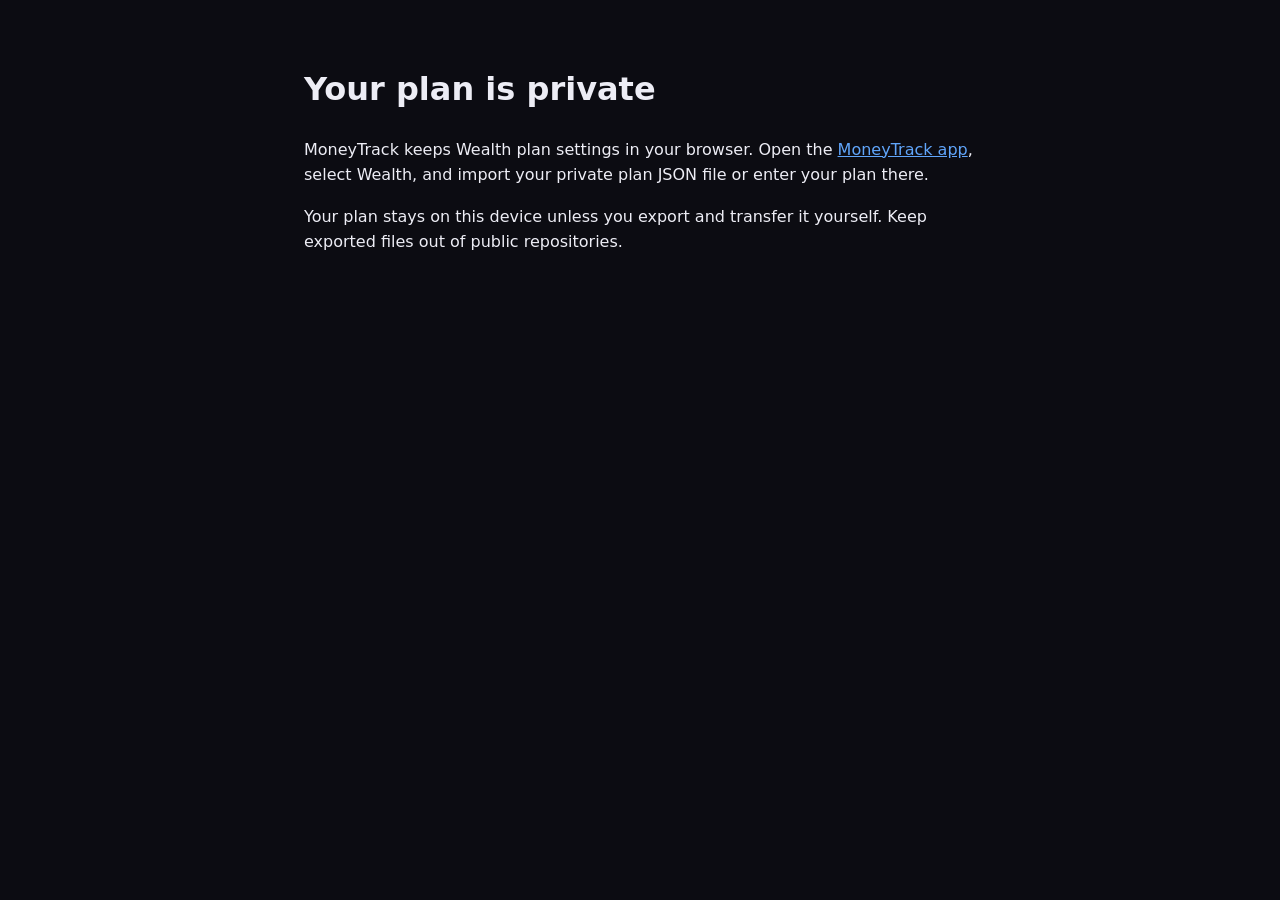
==== commit bdd6ad7b: "privacy: restore sanitized website after history cleanup" ====
--- a/plan.html
+++ b/plan.html
@@ -1,951 +1,17 @@
-<!DOCTYPE html>
+<!doctype html>
 <html lang="en">
 <head>
-<meta charset="UTF-8">
-<meta name="viewport" content="width=device-width, initial-scale=1.0">
-<title>Wealth Corridor — Capacity Analysis</title>
-<link rel="preconnect" href="https://fonts.googleapis.com">
-<link rel="preconnect" href="https://fonts.gstatic.com" crossorigin>
-<link href="https://fonts.googleapis.com/css2?family=Archivo:wght@500;600;700;800&family=IBM+Plex+Mono:wght@300;400;500;600&family=IBM+Plex+Sans:wght@300;400;500;600&display=swap" rel="stylesheet">
-<style>
-:root{
-  --ink:#0E1726; --ink2:#16233A; --ink3:#1E2F4D;
-  --line:rgba(140,175,215,0.13); --line2:rgba(140,175,215,0.26);
-  --paper:#E8EDF2; --muted:#7A8AA3;
-  --cyan:#4CC9E0; --amber:#F2A93B; --sage:#6FCF97;
-  --clay:#E4735E; --violet:#9B8BD6; --rose:#D97DA6; --sand:#C9B26E;
-}
-*{margin:0;padding:0;box-sizing:border-box}
-body{font-family:'IBM Plex Sans',system-ui,sans-serif;background:var(--ink);color:var(--paper);min-height:100vh;overflow-x:hidden;-webkit-font-smoothing:antialiased}
-body::before{content:'';position:fixed;inset:0;pointer-events:none;z-index:0;
-  background-image:linear-gradient(rgba(140,175,215,0.045) 1px,transparent 1px),linear-gradient(90deg,rgba(140,175,215,0.045) 1px,transparent 1px),linear-gradient(rgba(140,175,215,0.02) 1px,transparent 1px),linear-gradient(90deg,rgba(140,175,215,0.02) 1px,transparent 1px);
-  background-size:120px 120px,120px 120px,24px 24px,24px 24px}
-:focus-visible{outline:2px solid var(--amber);outline-offset:2px}
-
-/* NAV + TABS */
-.topbar{position:sticky;top:0;z-index:100;background:rgba(14,23,38,0.95);backdrop-filter:blur(16px);border-bottom:1px solid var(--line2)}
-.tb1{display:flex;align-items:center;justify-content:space-between;padding:11px 20px;gap:14px}
-.brand{font-family:'Archivo',sans-serif;font-weight:800;font-size:12px;letter-spacing:0.16em;text-transform:uppercase;white-space:nowrap}
-.brand em{color:var(--amber);font-style:normal}
-.navstat{font-family:'IBM Plex Mono',monospace;font-size:11px;color:var(--cyan);white-space:nowrap}
-.navstat b{color:var(--paper);font-weight:500}
-@media(max-width:700px){.navstat{display:none}}
-.tabs{display:flex;gap:0;overflow-x:auto;scrollbar-width:none;padding:0 12px;border-top:1px solid var(--line)}
-.tabs::-webkit-scrollbar{display:none}
-.tab{background:none;border:none;border-bottom:2px solid transparent;color:var(--muted);cursor:pointer;
-  font-family:'IBM Plex Sans',sans-serif;font-size:12px;padding:11px 13px;white-space:nowrap;transition:all .15s}
-.tab:hover{color:var(--paper)}
-.tab.on{color:var(--amber);border-bottom-color:var(--amber);font-weight:500}
-
-main{position:relative;z-index:1;max-width:1180px;margin:0 auto;padding:26px 20px 80px}
-.pane{display:none;animation:fade .25s both}
-.pane.on{display:block}
-@keyframes fade{from{opacity:0;transform:translateY(6px)}to{opacity:1;transform:none}}
-
-.sec-head{margin-bottom:18px}
-.sec-title{font-family:'Archivo',sans-serif;font-weight:700;font-size:22px;letter-spacing:-0.015em;margin-bottom:7px}
-.sec-desc{font-size:13px;color:var(--muted);line-height:1.65;max-width:780px;font-weight:300}
-h3.sub{font-family:'Archivo',sans-serif;font-weight:700;font-size:15px;margin:26px 0 12px;padding-top:20px;border-top:1px solid var(--line)}
-h3.sub:first-of-type{border-top:none;padding-top:0;margin-top:20px}
-p.body{font-size:13px;color:var(--muted);line-height:1.75;font-weight:300;max-width:820px;margin-bottom:12px}
-p.body b{color:var(--paper);font-weight:500}
-
-.panel{background:var(--ink2);border:1px solid var(--line);padding:20px}
-.panel+.panel{margin-top:2px}
-.panel.hl{border-left:3px solid var(--amber)}
-.panel.warn{border-left:3px solid var(--clay)}
-.panel.good{border-left:3px solid var(--sage)}
-
-/* title block */
-.titleblock{border:1px solid var(--line2);margin-bottom:26px;display:grid;grid-template-columns:1fr 1fr 1fr}
-@media(max-width:620px){.titleblock{grid-template-columns:1fr}}
-.tb-cell{padding:16px 18px;border-right:1px solid var(--line2)}
-.tb-cell:last-child{border-right:none}
-.tb-lab{font-family:'IBM Plex Mono',monospace;font-size:9px;letter-spacing:0.18em;text-transform:uppercase;color:var(--muted);margin-bottom:7px}
-.tb-title{font-family:'Archivo',sans-serif;font-weight:800;font-size:clamp(24px,3.6vw,38px);line-height:1.02;letter-spacing:-0.02em}
-.tb-title span{color:var(--amber)}
-.tb-sub{font-size:12.5px;color:var(--muted);margin-top:9px;line-height:1.6;font-weight:300}
-.tb-val{font-family:'Archivo',sans-serif;font-weight:700;font-size:21px}
-.tb-val.cy{color:var(--cyan)}.tb-val.am{color:var(--amber)}.tb-val.sg{color:var(--sage)}
-.tb-note{font-family:'IBM Plex Mono',monospace;font-size:10px;color:var(--muted);margin-top:4px}
-
-/* studio */
-.studio{background:var(--ink2);border:1px solid var(--line2)}
-.studio-top{padding:22px;border-bottom:1px solid var(--line)}
-.readout{display:flex;align-items:flex-end;gap:14px;flex-wrap:wrap}
-.readout-num{font-family:'Archivo',sans-serif;font-weight:800;font-size:clamp(38px,7vw,58px);line-height:.9;letter-spacing:-0.03em;color:var(--amber);font-variant-numeric:tabular-nums}
-.readout-unit{font-family:'IBM Plex Mono',monospace;font-size:12px;color:var(--muted);padding-bottom:6px}
-.readout-side{margin-left:auto;text-align:right;padding-bottom:4px}
-.readout-side .n{font-family:'Archivo',sans-serif;font-weight:700;font-size:22px;color:var(--cyan);font-variant-numeric:tabular-nums}
-.readout-side .l{font-family:'IBM Plex Mono',monospace;font-size:9.5px;letter-spacing:.12em;text-transform:uppercase;color:var(--muted);margin-top:3px}
-.sl-wrap{margin-top:20px}
-.sl-head{display:flex;justify-content:space-between;align-items:baseline;margin-bottom:9px;gap:10px}
-.sl-lab{font-family:'IBM Plex Mono',monospace;font-size:10px;letter-spacing:.14em;text-transform:uppercase;color:var(--muted)}
-.sl-out{font-family:'IBM Plex Mono',monospace;font-size:12px;font-variant-numeric:tabular-nums}
-input[type=range]{-webkit-appearance:none;appearance:none;width:100%;height:26px;background:transparent;cursor:pointer;display:block}
-input[type=range]::-webkit-slider-runnable-track{height:4px;background:var(--ink3);border:1px solid var(--line)}
-input[type=range]::-moz-range-track{height:4px;background:var(--ink3);border:1px solid var(--line)}
-input[type=range]::-webkit-slider-thumb{-webkit-appearance:none;width:16px;height:16px;margin-top:-7px;background:var(--amber);border:2px solid var(--ink);box-shadow:0 0 0 1px var(--amber);transition:transform .12s}
-input[type=range]::-moz-range-thumb{width:16px;height:16px;background:var(--amber);border:2px solid var(--ink);box-shadow:0 0 0 1px var(--amber)}
-input[type=range]:hover::-webkit-slider-thumb{transform:scale(1.18)}
-input[type=range].cy::-webkit-slider-thumb{background:var(--cyan);box-shadow:0 0 0 1px var(--cyan)}
-input[type=range].cy::-moz-range-thumb{background:var(--cyan);box-shadow:0 0 0 1px var(--cyan)}
-.sl-scale{display:flex;justify-content:space-between;font-family:'IBM Plex Mono',monospace;font-size:9.5px;color:var(--muted)}
-.sl-target{font-family:'IBM Plex Mono',monospace;font-size:9.5px;color:var(--amber);margin-top:8px;display:flex;align-items:center;gap:7px;flex-wrap:wrap}
-.sl-target button{background:none;border:1px solid var(--line2);color:var(--amber);font-family:'IBM Plex Mono',monospace;font-size:9.5px;padding:3px 8px;cursor:pointer}
-.sl-target button:hover{background:var(--ink3)}
-.corridor{padding:20px 22px;border-bottom:1px solid var(--line)}
-.corr-lab{font-family:'IBM Plex Mono',monospace;font-size:9.5px;letter-spacing:.16em;text-transform:uppercase;color:var(--muted);margin-bottom:10px;display:flex;justify-content:space-between;gap:10px}
-.corr-bar{display:flex;height:32px;border:1px solid var(--line2);overflow:hidden}
-.corr-seg{height:100%;transition:width .35s cubic-bezier(.4,0,.2,1);min-width:0}
-.corr-key{display:flex;flex-wrap:wrap;gap:4px 16px;margin-top:12px}
-.ck{display:flex;align-items:center;gap:6px;font-size:11px;color:var(--muted)}
-.ck i{width:9px;height:9px;flex-shrink:0}
-.ck b{color:var(--paper);font-family:'IBM Plex Mono',monospace;font-size:10.5px;font-weight:400}
-.verdict{padding:20px 22px;display:grid;grid-template-columns:auto 1fr;gap:20px;align-items:start}
-@media(max-width:640px){.verdict{grid-template-columns:1fr}}
-.los{width:92px;text-align:center;border:1px solid var(--line2);padding:12px 8px}
-.los-grade{font-family:'Archivo',sans-serif;font-weight:800;font-size:44px;line-height:1}
-.los-lab{font-family:'IBM Plex Mono',monospace;font-size:8.5px;letter-spacing:.12em;text-transform:uppercase;color:var(--muted);margin-top:5px}
-.verdict h4{font-family:'Archivo',sans-serif;font-weight:700;font-size:15px;margin-bottom:7px}
-.verdict p{font-size:12.5px;color:var(--muted);line-height:1.65;font-weight:300}
-.forces{margin-top:14px;display:grid;grid-template-columns:repeat(auto-fill,minmax(185px,1fr));gap:2px}
-.force{display:flex;justify-content:space-between;gap:10px;padding:7px 10px;background:var(--ink);border:1px solid var(--line);font-size:11.5px}
-.force span{color:var(--muted)}
-.force b{font-family:'IBM Plex Mono',monospace;font-weight:400;font-variant-numeric:tabular-nums}
-#shock{margin-top:12px;font-size:11.5px;color:var(--muted);line-height:1.7;font-weight:300;border-top:1px solid var(--line);padding-top:11px}
-
-/* charts */
-.proj{display:grid;grid-template-columns:1fr 290px;gap:2px;margin-top:2px}
-@media(max-width:840px){.proj{grid-template-columns:1fr}}
-.chartbox{background:var(--ink2);border:1px solid var(--line);padding:18px}
-.chart-head{display:flex;justify-content:space-between;align-items:baseline;margin-bottom:14px;flex-wrap:wrap;gap:8px}
-.chart-val{font-family:'Archivo',sans-serif;font-weight:800;font-size:29px;color:var(--sage);letter-spacing:-.02em;font-variant-numeric:tabular-nums}
-.chart-cap{font-family:'IBM Plex Mono',monospace;font-size:10px;color:var(--muted);letter-spacing:.1em;text-transform:uppercase}
-.ctrls{background:var(--ink2);border:1px solid var(--line);padding:18px;display:flex;flex-direction:column;gap:16px}
-.split{display:grid;grid-template-columns:1fr 1fr;gap:2px;margin-top:auto}
-.split div{background:var(--ink);border:1px solid var(--line);padding:10px}
-.split .l{font-family:'IBM Plex Mono',monospace;font-size:8.5px;letter-spacing:.1em;text-transform:uppercase;color:var(--muted);margin-bottom:4px}
-.split .v{font-family:'IBM Plex Mono',monospace;font-size:13px;font-variant-numeric:tabular-nums}
-
-/* tables */
-.tbl-wrap{overflow-x:auto;border:1px solid var(--line)}
-table{width:100%;border-collapse:collapse;font-size:12.5px;min-width:480px}
-thead th{font-family:'IBM Plex Mono',monospace;font-size:9px;letter-spacing:.14em;text-transform:uppercase;color:var(--muted);padding:11px 14px;background:var(--ink2);border-bottom:1px solid var(--line2);text-align:right;font-weight:400}
-thead th:first-child{text-align:left}
-tbody td{padding:9px 14px;text-align:right;font-family:'IBM Plex Mono',monospace;color:var(--muted);font-variant-numeric:tabular-nums;border-bottom:1px solid var(--line)}
-tbody td:first-child{text-align:left;font-family:'IBM Plex Sans',sans-serif;color:var(--paper)}
-tbody tr:hover td{background:var(--ink2)}
-tbody tr.grp td{background:var(--ink2);color:var(--paper);font-weight:500;border-bottom:1px solid var(--line2)}
-tbody tr.grp td:first-child{font-family:'Archivo',sans-serif;font-weight:700;font-size:12px}
-tbody tr.tot td{background:var(--ink3);color:var(--paper);font-weight:600}
-tbody tr.mark td{background:rgba(242,169,59,0.07)}
-td.txt{text-align:left!important;font-family:'IBM Plex Sans',sans-serif!important;font-size:11.5px!important}
-.note{font-size:10.5px;color:var(--muted);font-family:'IBM Plex Sans',sans-serif;display:block;margin-top:2px;font-weight:300}
-.toggle{display:inline-flex;border:1px solid var(--line2);margin-bottom:14px}
-.toggle button{background:none;border:none;color:var(--muted);cursor:pointer;font-family:'IBM Plex Mono',monospace;font-size:10.5px;letter-spacing:.1em;text-transform:uppercase;padding:7px 14px}
-.toggle button+button{border-left:1px solid var(--line2)}
-.toggle button.on{background:var(--amber);color:var(--ink);font-weight:500}
-
-/* stages */
-.stack{display:flex;flex-direction:column;gap:2px}
-.stage{display:grid;grid-template-columns:32px 1fr auto;gap:14px;align-items:center;background:var(--ink2);border:1px solid var(--line);padding:13px 15px;border-left:3px solid var(--line2)}
-.stage-n{font-family:'IBM Plex Mono',monospace;font-size:11px;color:var(--muted)}
-.stage-t{font-family:'Archivo',sans-serif;font-weight:600;font-size:13.5px}
-.stage-d{font-size:11.5px;color:var(--muted);margin-top:3px;line-height:1.5;font-weight:300}
-.stage-v{font-family:'IBM Plex Mono',monospace;font-size:12px;text-align:right;white-space:nowrap}
-.stage-v small{display:block;color:var(--muted);font-size:9.5px;margin-top:3px}
-
-/* cards */
-.cards{display:grid;grid-template-columns:repeat(auto-fill,minmax(250px,1fr));gap:2px}
-.mini{background:var(--ink2);border:1px solid var(--line);padding:15px}
-.mini-l{font-family:'IBM Plex Mono',monospace;font-size:9px;letter-spacing:.14em;text-transform:uppercase;color:var(--muted);margin-bottom:8px}
-.mini-v{font-family:'Archivo',sans-serif;font-weight:700;font-size:16px;margin-bottom:6px}
-.mini-d{font-size:11.5px;color:var(--muted);line-height:1.6;font-weight:300}
-
-/* flags */
-.flag{display:grid;grid-template-columns:auto 1fr;gap:13px;align-items:start;background:var(--ink2);border:1px solid var(--line);border-left:3px solid var(--clay);padding:14px 16px}
-.flag+.flag{margin-top:2px}
-.flag.q{border-left-color:var(--sand)}
-.flag.ok{border-left-color:var(--sage)}
-.flag-m{font-family:'IBM Plex Mono',monospace;font-size:9.5px;color:var(--muted);letter-spacing:.1em;padding-top:2px}
-.flag-t{font-family:'Archivo',sans-serif;font-weight:600;font-size:13.5px;margin-bottom:5px}
-.flag-d{font-size:12px;color:var(--muted);line-height:1.65;font-weight:300}
-.flag-d b{color:var(--paper);font-weight:500}
-
-/* checklist */
-.chk{display:flex;gap:12px;align-items:flex-start;background:var(--ink2);border:1px solid var(--line);padding:12px 15px;cursor:pointer}
-.chk+.chk{margin-top:2px}
-.chk:hover{background:var(--ink3)}
-.chk-box{width:15px;height:15px;border:1px solid var(--line2);flex-shrink:0;margin-top:2px;display:flex;align-items:center;justify-content:center}
-.chk.done .chk-box{background:var(--sage);border-color:var(--sage)}
-.chk-tick{opacity:0;color:var(--ink);font-size:11px;font-weight:800;line-height:1}
-.chk.done .chk-tick{opacity:1}
-.chk.done .chk-t{text-decoration:line-through;color:var(--muted)}
-.chk-t{font-size:13px;font-weight:500;margin-bottom:2px}
-.chk-d{font-size:11.5px;color:var(--muted);line-height:1.5;font-weight:300}
-.chk-w{font-family:'IBM Plex Mono',monospace;font-size:8.5px;letter-spacing:.1em;text-transform:uppercase;padding:3px 7px;margin-left:auto;flex-shrink:0;border:1px solid var(--line2);color:var(--muted)}
-.chk-w.now{color:var(--clay)}.chk-w.y1{color:var(--amber)}
-.progbar{height:3px;background:var(--ink3);margin-bottom:8px;max-width:340px}
-.progfill{height:100%;background:var(--sage);width:0;transition:width .35s}
-
-/* step list */
-.steps{counter-reset:s}
-.step{display:grid;grid-template-columns:30px 1fr;gap:14px;background:var(--ink2);border:1px solid var(--line);padding:15px 16px;align-items:start}
-.step+.step{margin-top:2px}
-.step::before{counter-increment:s;content:counter(s,decimal-leading-zero);font-family:'IBM Plex Mono',monospace;font-size:11px;color:var(--amber);padding-top:2px}
-.step h5{font-family:'Archivo',sans-serif;font-weight:600;font-size:13.5px;margin-bottom:5px}
-.step p{font-size:12px;color:var(--muted);line-height:1.65;font-weight:300}
-.step code{font-family:'IBM Plex Mono',monospace;font-size:11.5px;background:var(--ink);border:1px solid var(--line2);padding:1px 6px;color:var(--cyan)}
-
-footer{border-top:1px solid var(--line);margin-top:30px;padding:24px 0;font-family:'IBM Plex Mono',monospace;font-size:10px;color:var(--muted);line-height:1.9}
-@media(prefers-reduced-motion:reduce){*{transition:none!important;animation:none!important}}
-::-webkit-scrollbar{width:8px;height:8px}::-webkit-scrollbar-track{background:var(--ink)}::-webkit-scrollbar-thumb{background:var(--ink3)}
-</style>
+  <meta charset="utf-8">
+  <meta name="viewport" content="width=device-width, initial-scale=1">
+  <title>Private plan · MoneyTrack</title>
+  <style>
+    body { font: 16px/1.6 system-ui, sans-serif; max-width: 42rem; margin: 4rem auto; padding: 0 1.25rem; background: #0c0c12; color: #ededf5; }
+    a { color: #60a5fa; }
+  </style>
 </head>
 <body>
-
-<div class="topbar">
-  <div class="tb1">
-    <div class="brand">Wealth <em>Corridor</em></div>
-    <div class="navstat">NET / CHECK <b>$2,778.95</b> · HOURLY $41.83</div>
-  </div>
-  <div class="tabs" id="tabs"></div>
-</div>
-
-<main>
-
-<!-- OVERVIEW -->
-<div class="pane on" id="p-overview">
-  <div class="titleblock">
-    <div class="tb-cell" style="grid-column:1/-1;border-right:none;border-bottom:1px solid var(--line2)">
-      <div class="tb-lab">Capacity analysis · Tampa FL · Age 29 · F-1 OPT · no debt</div>
-      <h1 class="tb-title">Every dollar has<br>a <span>destination.</span></h1>
-      <p class="tb-sub">Built from your pay stub, not estimates. Nine tabs: set the savings rate, see the month-by-month sequence, learn the mechanics of actually investing it, then test the whole thing against 97 years of market history.</p>
-    </div>
-    <div class="tb-cell"><div class="tb-lab">Gross / year</div><div class="tb-val">$87,006</div><div class="tb-note">2,080 hrs @ $41.83</div></div>
-    <div class="tb-cell"><div class="tb-lab">Net / year</div><div class="tb-val cy">$72,253</div><div class="tb-note">$6,021 / month</div></div>
-    <div class="tb-cell"><div class="tb-lab">Retirement (auto)</div><div class="tb-val sg">$7,831</div><div class="tb-note">5% you + 4% match</div></div>
-  </div>
-  <h3 class="sub">What the stub told us that you did not know</h3>
-  <div class="cards" id="ovCards"></div>
-  <h3 class="sub">Two categories you were missing</h3>
-  <div class="cards" id="missCards"></div>
-</div>
-
-<!-- STUDIO -->
-<div class="pane" id="p-studio">
-  <div class="sec-head">
-    <h2 class="sec-title">Savings studio</h2>
-    <p class="sec-desc">Fixed commitments are locked. What remains splits two ways — savings or daily living. Push one up, the other comes down. There is no third source.</p>
-  </div>
-  <div class="studio">
-    <div class="studio-top">
-      <div class="readout">
-        <div class="readout-num" id="savNum">$2,200</div>
-        <div class="readout-unit">saved<br>per month</div>
-        <div class="readout-side"><div class="n" id="savRate"></div><div class="l">of what lands</div></div>
-      </div>
-      <div class="sl-wrap">
-        <div class="sl-head"><span class="sl-lab">Budgeted monthly savings (2 checks)</span><span class="sl-out" id="savBw"></span></div>
-        <input type="range" id="savSlider" min="600" max="3200" step="25" value="3000" aria-label="Monthly savings target">
-        <div class="sl-scale" id="savScale"></div>
-        <div class="sl-target">
-          <span id="ceilTxt"></span>
-          <button type="button" id="btnRec">Max sustainable</button>
-          <button type="button" id="btn36k">Hit $36,000/yr</button><button type="button" id="btn3000">$3,000 budgeted</button>
-        </div>
-      </div>
-    </div>
-    <div class="corridor">
-      <div id="effLine" style="margin-top:12px;font-size:12px;color:var(--muted);line-height:1.7;font-weight:300"></div>
-      </div>
-    </div>
-    <div class="corridor">
-      <div class="corr-lab"><span>Paycheck corridor — $2,778.95 net, fully allocated</span><span id="corrCheck"></span></div>
-      <div class="corr-bar" id="corrBar"></div>
-      <div class="corr-key" id="corrKey"></div>
-    </div>
-    <div class="verdict">
-      <div class="los"><div class="los-grade" id="losGrade">B</div><div class="los-lab">Level of<br>service</div></div>
-      <div>
-        <h4 id="verdictTitle"></h4>
-        <p id="verdictText"></p>
-        <div class="forces" id="forces"></div>
-        <div id="shock"></div>
-      </div>
-    </div>
-  </div>
-  <div class="proj">
-    <div class="chartbox">
-      <div class="chart-head">
-        <div><div class="chart-val" id="projVal">$0</div><div class="chart-cap" id="projCap"></div></div>
-        <div style="text-align:right"><div class="chart-cap">You contribute</div><div style="font-family:'IBM Plex Mono',monospace;font-size:13px;color:var(--muted)" id="projContrib"></div></div>
-      </div>
-      <svg id="chart" viewBox="0 0 620 210" style="width:100%;height:auto;display:block" role="img" aria-label="Portfolio projection"></svg>
-    </div>
-    <div class="ctrls">
-      <div><div class="sl-head"><span class="sl-lab">Real return</span><span class="sl-out" id="retOut"></span></div>
-        <input type="range" class="cy" id="retSlider" min="3" max="10" step="0.5" value="6.7" aria-label="Real annual return"></div>
-      <div><div class="sl-head"><span class="sl-lab">Years</span><span class="sl-out" id="yrOut"></span></div>
-        <input type="range" class="cy" id="yrSlider" min="5" max="35" step="1" value="30" aria-label="Years invested"></div>
-      <div class="split">
-        <div><div class="l">Reserves full</div><div class="v" id="efMonths"></div></div>
-        <div><div class="l">401k + match/yr</div><div class="v">$7,831</div></div>
-        <div><div class="l">Growth earned</div><div class="v" id="projGrowth"></div></div>
-        <div><div class="l">Invested / month</div><div class="v" id="projMonthly"></div></div>
-      </div>
-    </div>
-  </div>
-</div>
-
-<!-- BUDGET -->
-<div class="pane" id="p-budget">
-  <div class="sec-head"><h2 class="sec-title">Paycheck &amp; allocation</h2>
-    <p class="sec-desc">Where the money comes from, and where all of it goes.</p></div>
-  <h3 class="sub">Why monthly is not two paychecks</h3>
-  <p class="body">You are paid <b>every two weeks</b>, not twice a month. That is 52 &divide; 2 = <b>26 paychecks a year</b>. Multiplying by 2 assumes 24, which quietly loses two whole paychecks &mdash; <b>$5,557.90 a year</b>.</p>
-  <div class="cards" id="cadenceCards" style="margin-bottom:2px"></div>
-  <p class="body" style="margin-top:14px">So $6,021.06 is the <b>average</b> month, correct for annual planning. It is not what lands in a typical month. Ten months a year you receive $5,557.90; twice a year you receive $8,336.85. Every biweekly figure in this plan is the real unit &mdash; the monthly column is a conversion for reading, not a paycheck.</p>
-  <div class="panel warn" style="margin-top:2px">
-    <div class="mini-l" style="color:var(--clay)">The float this creates &mdash; keep $1,200 in checking</div>
-    <div class="mini-d" id="floatNote"></div>
-  </div>
-
-  <h3 class="sub">Paycheck anatomy</h3>
-  <div class="tbl-wrap"><table><thead><tr><th>Line</th><th>Per check</th><th>Per month</th><th>Per year</th></tr></thead><tbody id="stubBody"></tbody></table></div>
-  <h3 class="sub">Full allocation</h3>
-  <div class="toggle"><button type="button" data-v="bw" class="on">Biweekly</button><button type="button" data-v="mo">Monthly</button><button type="button" data-v="yr">Annual</button></div>
-  <div class="tbl-wrap"><table><thead><tr><th>Category</th><th>Amount</th><th>% of net</th></tr></thead><tbody id="budgetBody"></tbody></table></div>
-</div>
-
-<!-- INVEST -->
-<div class="pane" id="p-invest">
-  <div class="sec-head"><h2 class="sec-title">How to actually invest it</h2>
-    <p class="sec-desc">You asked where 7% comes from and where to begin. Here is the honest answer to both, then the exact mechanics.</p></div>
-
-  <h3 class="sub">Where the 7% comes from</h3>
-  <p class="body">It is not a product anyone sells you. It is the long-run <b>real</b> return of the US stock market — what is left after inflation. Since 1928 the S&amp;P 500 has returned about <b>10% a year nominally</b> with dividends reinvested. Inflation has averaged about 3.1%. Subtract one from the other and you get roughly <b>6.7–7% real</b>, which is the number I use throughout this plan.</p>
-  <p class="body">That matters for reading every projection here: <b>the numbers are in today's purchasing power.</b> When the chart says $2.9M, it means $2.9M of what a dollar buys now — not an inflated future dollar that feels big and buys little. I set the default slider to <b>6.7%</b> rather than 7% because 6.7% is what actually happened over the full 97-year record.</p>
-  <p class="body">Nobody earns 7% every year. The market gave −37% in 2008 and +32% in 2013. The 7% is what the average comes to if you hold through all of it. The Scenarios tab tests exactly what happens if you are unlucky about when you start.</p>
-
-  <h3 class="sub">The three accounts, in order</h3>
-  <div class="stack" id="acctStack"></div>
-
-  <h3 class="sub">What to actually buy</h3>
-  <p class="body">One fund is enough. Genuinely. A total-market or S&amp;P 500 index fund holds hundreds or thousands of companies, so no single failure can hurt you badly, and the fee is almost nothing. The choice below is nearly cosmetic — pick the one matching your brokerage and stop thinking about it.</p>
-  <div class="tbl-wrap"><table><thead><tr><th>Fund</th><th>Ticker</th><th>Fee</th><th>Holds</th></tr></thead><tbody id="fundBody"></tbody></table></div>
-  <p class="body" style="margin-top:12px">A 0.03% fee means <b>$3 a year per $10,000</b>. An actively managed fund charging 1% takes $100 for the same money and, on the evidence, does not beat the index reliably. Fees are the one variable in investing you control completely.</p>
-
-  <h3 class="sub">Your options, starting August &mdash; and what each is worth</h3>
-  <p class="body">Same $3,000 a month, same 30 years, same 6.7% real market return. The only thing that changes is <b>where you put it</b>. Because you are a nonresident, the 30% dividend withholding turns fund choice into a real decision rather than a preference &mdash; a high-yield fund hands more of your return to the IRS every single year.</p>
-  <div class="tbl-wrap"><table><thead><tr><th>Where you put it</th><th>Yield</th><th>NRA drag</th><th>Net real</th><th>After 30 yrs</th></tr></thead><tbody id="optBody"></tbody></table></div>
-  <div class="cards" id="optCards" style="margin-top:2px"></div>
-
-  <h3 class="sub">Making $3,000 actually work</h3>
-  <p class="body">You have chosen $3,000 a month and I will build to it &mdash; but the arithmetic has to be said once, plainly. It leaves <b id="trimLiving"></b> a month for groceries, medical costs, clothing and everything unplanned. Here is the only honest path to it.</p>
-  <div class="tbl-wrap"><table><thead><tr><th>Trim</th><th>From</th><th>To</th><th>Frees / mo</th></tr></thead><tbody id="trimBody"></tbody></table></div>
-  <div class="panel warn" style="margin-top:2px"><div class="mini-l" style="color:var(--clay)">What I would actually do</div>
-    <div class="mini-d" id="trimNote"></div></div>
-
-  <h3 class="sub">The mechanics, step by step</h3>
-  <div class="steps" id="stepList"></div>
-
-  <div class="panel warn" style="margin-top:2px">
-    <div class="mini-l" style="color:var(--clay)">Do not do these</div>
-    <div class="mini-d" id="dontList"></div>
-  </div>
-</div>
-
-<!-- TIMELINE -->
-<div class="pane" id="p-timeline">
-  <div class="sec-head"><h2 class="sec-title">Month by month</h2>
-    <p class="sec-desc">From your next paycheck to month 24. Balances update with the savings slider on the Studio tab — currently <b id="tlRate">$2,200</b>/month.</p></div>
-  <div class="stack" id="orderStack" style="margin-bottom:20px"></div>
-  <h3 class="sub">The first 24 months</h3>
-  <div class="tbl-wrap"><table><thead><tr><th>Month</th><th>Cash reserve</th><th>Invested</th><th>Total</th><th>What happens</th></tr></thead><tbody id="tlBody"></tbody></table></div>
-</div>
-
-<!-- SCENARIOS -->
-<div class="pane" id="p-scenarios">
-  <div class="sec-head"><h2 class="sec-title">Tested against 97 years</h2>
-    <p class="sec-desc">Rather than assume a smooth return, this runs your exact contribution through every historical starting year from 1928 to 2024 using actual S&amp;P 500 total returns and actual inflation. Every figure below is inflation-adjusted.</p></div>
-  <div class="cards" id="scenKpi" style="margin-bottom:2px"></div>
-  <h3 class="sub">Every historical outcome, ranked</h3>
-  <p class="body">Each bar is one historical starting year. Sorted worst to best, so the left edge is the unluckiest start in a century.</p>
-  <div class="chartbox"><svg id="distChart" viewBox="0 0 620 220" style="width:100%;height:auto;display:block" role="img" aria-label="Distribution of historical outcomes"></svg></div>
-  <div class="toggle" style="margin-top:12px"><button type="button" data-h="10">10 years</button><button type="button" data-h="20">20 years</button><button type="button" data-h="30" class="on">30 years</button></div>
-  <h3 class="sub">Named disasters</h3>
-  <p class="body">What if you had started right before the worst moments in market history and simply kept contributing?</p>
-  <div class="tbl-wrap"><table><thead><tr><th>Starting year</th><th>Event</th><th>After 30 years</th><th>Real CAGR</th></tr></thead><tbody id="disasterBody"></tbody></table></div>
-  <div class="panel good" style="margin-top:2px"><div class="mini-l" style="color:var(--sage)">The finding that matters</div>
-    <div class="mini-d" id="scenNote"></div></div>
-</div>
-
-<!-- TAX -->
-<div class="pane" id="p-tax">
-  <div class="sec-head"><h2 class="sec-title">Nonresident tax</h2>
-    <p class="sec-desc">The part almost every F-1 investor gets wrong. While you file as a nonresident, your investments are taxed on entirely different rules — and Ghana has no US tax treaty to soften any of it.</p></div>
-  <div class="cards" id="nraCards"></div>
-  <div class="panel hl" style="margin-top:2px">
-    <div class="mini-l" style="color:var(--amber)">What this changes</div>
-    <div class="mini-d" style="font-size:13px;line-height:1.75">I earlier told you to favour liquid taxable brokerage over extra 401k. <b style="color:var(--paper)">That was wrong in one direction.</b> A taxable account loses 30% of every dividend and 30% of every realised gain while you are a nonresident. Your 401k loses none of it.<br><br>You defer 5% against a $24,500 limit — roughly <b style="color:var(--paper)">$1,679 a month of unused shelter</b>. The counter-argument is real: 401k money is locked to 59½, and leaving the US early means up to 30% withholding plus a 10% penalty. A genuine trade, not a free win.<br><br>The shape I would suggest, as a question for the CPA rather than a decision off a web page: fill reserves in cash first, since <b style="color:var(--paper)">high-yield interest is US tax-free for you</b>. Then lean toward the 401k while nonresident, and shift to taxable once the NIW lands. The nonresident drag is temporary; build to outlast it.</div>
-  </div>
-</div>
-
-<!-- GHANA -->
-<div class="pane" id="p-ghana">
-  <div class="sec-head"><h2 class="sec-title">Ghana</h2>
-    <p class="sec-desc">You cut this from $295 to $92 per paycheck. That decision is yours — here is what the old number was buying that the new one is not.</p></div>
-  <div class="cards" id="ghanaCards"></div>
-</div>
-
-<!-- ACTIONS -->
-<div class="pane" id="p-actions">
-  <div class="sec-head"><h2 class="sec-title">Flags &amp; actions</h2>
-    <p class="sec-desc">What I assumed, what looks wrong, and what to do about it.</p></div>
-  <div id="flagList"></div>
-  <h3 class="sub">Checklist</h3>
-  <div class="progbar"><div class="progfill" id="progFill"></div></div>
-  <div style="font-family:'IBM Plex Mono',monospace;font-size:10.5px;color:var(--muted);margin-bottom:14px" id="progTxt"></div>
-  <div id="chkList"></div>
-</div>
-
-<footer>
-  Pay stub Jul 2026 · gross $3,346.40 · net $2,778.95 · 26 periods · hourly $41.83<br>
-  Market data: S&amp;P 500 annual total returns and CPI, 1928–2024 (public series). HYSA ~4.00–4.15% APY Jul 2026. 401k limit $24,500 · IRA $7,500.<br>
-  Projections are arithmetic, not promises. Tax, immigration and insurance items need licensed professionals.
-</footer>
-</main>
-
-<script>
-/* ═══ CORE ═══ */
-const NET=2778.95, GROSS=3346.40, P=26, B2M=P/12, M2B=12/P;
-const K401=167.32, MATCH=133.86, FED=351.48, MED=33.50, DEN=10.00, VIS=5.15;
-const money=(n,d)=>'$'+n.toLocaleString('en-US',{minimumFractionDigits:d===undefined?2:d,maximumFractionDigits:d===undefined?2:d});
-const m0=n=>'$'+Math.round(n).toLocaleString('en-US');
-const mk=n=>n>=1e6?'$'+(n/1e6).toFixed(2)+'M':n>=1e3?'$'+Math.round(n/1000)+'k':'$'+Math.round(n);
-
-const FIXED=[
-  {id:'giving',label:'Giving',hex:'#9B8BD6',items:[
-    {n:'Tithe — 10% of net',bw:277.90,note:'Auto-transfer on payday'},
-    {n:'Offering',bw:20.00,note:'$10 weekly'}]},
-  {id:'housing',label:'Housing',hex:'#4CC9E0',items:[
-    {n:'Rent',bw:745/2,note:'$745/mo ÷ 2 checks'},
-    {n:'Utilities',bw:100/2,note:'$100/mo — internet included'}]},
-  {id:'transport',label:'Transport',hex:'#6FCF97',items:[
-    {n:'Car insurance',bw:163/2,note:'$163/mo ÷ 2'},
-    {n:'Fuel',bw:60.00,note:'$60 per paycheck'},
-    {n:'Oil & consumables',bw:50/2,note:'$50/mo ÷ 2'},
-    {n:'Maintenance reserve',bw:50.00,note:'Tires, brakes, repairs'},
-    {n:'Car wash',bw:25/2,note:'$25/mo ÷ 2'}]},
-  {id:'subs',label:'Subscriptions',hex:'#D97DA6',items:[
-    {n:'Claude',bw:50/2,note:'$50/mo ÷ 2'},{n:'T-Mobile',bw:32/2,note:'$32/mo ÷ 2'},
-    {n:'ChatGPT',bw:20/2,note:'$20/mo ÷ 2'},{n:'Google',bw:20/2,note:'$20/mo ÷ 2'},
-    {n:'Apple Music',bw:7/2,note:'$7/mo ÷ 2'}]},
-  {id:'protect',label:'Protection & obligations',hex:'#C9B26E',items:[
-    {n:'Supplemental life cover',bw:20/2,note:'$20/mo — via Stantec group plan'},
-    {n:'Community & family occasions',bw:50/2,note:'$50/mo — funerals, weddings, naming ceremonies'}]},
-  {id:'explore',label:'Exploration',hex:'#5B8AA8',items:[
-    {n:'Tampa & travel',bw:75/2,note:'$75/mo ÷ 2'}]},
-  {id:'ghana',label:'Ghana family',hex:'#E4735E',items:[
-    {n:'Monthly remittance',bw:200/2,note:'$200/mo — Lemfi, fees 0–1%'}]},
-  {id:'annual',label:'Annual irregular',hex:'#8B7EC8',items:[
-    {n:'Sprintax tax filing',bw:150/24,note:'~$150/yr — not TurboTax'},
-    {n:'FL registration & tags',bw:75/24,note:'~$75/yr'},
-    {n:'Annual renewals buffer',bw:100/24,note:'~$100/yr'}]},
-  {id:'profdev',label:'Professional dev',hex:'#A8B5C4',items:[
-    {n:'PE exam, courses, books',bw:25.00,note:'$650/yr'}]}
-];
-FIXED.forEach(c=>c.sub=c.items.reduce((a,b)=>a+b.bw,0));
-const FIXED_BW=FIXED.reduce((a,c)=>a+c.sub,0);
-const AVAIL_BW=NET-FIXED_BW, AVAIL_MO=AVAIL_BW*2;   // 2 checks = a real month
-const MO_NET=NET*2;                                  // what actually lands, 10 months of 12
-const SURPLUS=NET*P-(FIXED_BW+AVAIL_BW)*24;          // the two extra paychecks
-const LIVING=[['Groceries',.42],['Solo dining out',.11],['Personal care',.10],['Clothing fund',.09],
-  ['Medical & pharmacy',.09],['Household supplies',.06],['Buffer / unplanned',.09],['Gym & fitness',.04]];
-function grade(d){
-  if(d>=1300)return{g:'A',t:'Comfortable',c:'var(--sage)'};
-  if(d>=1050)return{g:'B',t:'Sustainable',c:'var(--sage)'};
-  if(d>=850)return{g:'C',t:'Disciplined',c:'var(--cyan)'};
-  if(d>=650)return{g:'D',t:'Tight',c:'var(--amber)'};
-  if(d>=500)return{g:'E',t:'Very tight',c:'var(--amber)'};
-  return{g:'F',t:'Not sustainable',c:'var(--clay)'};
-}
-const STARTER=2000, TAXRES=3500, EF=13000, NIW=10000;
-const RESERVE=STARTER+TAXRES+EF+NIW;
-const K_MO=(K401+MATCH)*P/12;
-let savMo=3000, ret=6.7, yrs=30, view='bw', horizon=30;
-const REC=2258;   // max at LOS C on the 2-check basis
-
-/* ═══ TABS ═══ */
-const TABS=[['overview','Overview'],['studio','Savings studio'],['budget','Budget'],['invest','How to invest'],
-  ['timeline','Month by month'],['scenarios','Scenarios'],['tax','Nonresident tax'],['ghana','Ghana'],['actions','Flags & actions']];
-(function(){
-  const t=document.getElementById('tabs');
-  TABS.forEach(function(x,i){
-    const b=document.createElement('button');
-    b.className='tab'+(i===0?' on':''); b.textContent=x[1]; b.dataset.k=x[0];
-    b.addEventListener('click',function(){
-      document.querySelectorAll('.tab').forEach(e=>e.classList.remove('on'));
-      document.querySelectorAll('.pane').forEach(e=>e.classList.remove('on'));
-      b.classList.add('on');
-      document.getElementById('p-'+x[0]).classList.add('on');
-      window.scrollTo({top:0,behavior:'auto'});
-    });
-    t.appendChild(b);
-  });
-})();
-
-/* ═══ STUDIO ═══ */
-function renderStudio(){
-  const savBw=savMo/2, livMo=AVAIL_MO-savMo, livBw=livMo/2, g=grade(livMo);
-  document.getElementById('savNum').textContent=m0(savMo);
-  document.getElementById('savRate').textContent=(savMo/MO_NET*100).toFixed(1)+'%';
-  document.getElementById('savBw').textContent=money(savBw)+' per paycheck';
-  document.getElementById('tlRate').textContent=m0(savMo);
-  const lg=document.getElementById('losGrade'); lg.textContent=g.g; lg.style.color=g.c;
-  document.getElementById('verdictTitle').textContent=g.t;
-
-  const segs=FIXED.map(c=>({label:c.label,v:c.sub,hex:c.hex}));
-  segs.push({label:'Daily living',v:livBw,hex:'#F2A93B',dim:true});
-  segs.push({label:'Savings',v:savBw,hex:'#F2A93B'});
-  const bar=document.getElementById('corrBar'), key=document.getElementById('corrKey');
-  bar.innerHTML=''; key.innerHTML='';
-  segs.forEach(function(s){
-    const col=s.dim?'rgba(242,169,59,0.28)':s.hex;
-    const d=document.createElement('div'); d.className='corr-seg';
-    d.style.width=Math.max(0,s.v/NET*100)+'%'; d.style.background=col;
-    d.title=s.label+' — '+money(s.v); bar.appendChild(d);
-    const k=document.createElement('div'); k.className='ck';
-    k.innerHTML='<i style="background:'+col+'"></i>'+s.label+' <b>'+money(s.v)+'</b>'; key.appendChild(k);
-  });
-  const bal=NET-segs.reduce((a,s)=>a+s.v,0);
-  document.getElementById('corrCheck').textContent='balance '+money(Math.abs(bal)<0.005?0:bal);
-
-  const pct=(savMo/MO_NET*100).toFixed(0);
-  let msg;
-  if(g.g==='F') msg='This leaves '+m0(livMo)+' a month for groceries, medical costs, clothing and everything unplanned. Below what one adult can hold in Tampa — the gap gets covered by a credit card, which is borrowing at 20% to fund a savings account earning 4%. Pull back.';
-  else if(g.g==='E') msg='Saving '+pct+'% of net is exceptional, but it leaves only '+m0(livMo)+' for all daily living, with groceries taking '+m0(livMo*.42)+'. Arithmetically possible, permanently tight, and one dental bill breaks the month.';
-  else if(g.g==='D') msg=pct+'% saved with '+m0(livMo)+' for daily living. Workable if you cook nearly every meal. Little room for a bad month.';
-  else if(g.g==='C') msg=m0(livMo)+' is disciplined but honest — real groceries, occasional meals out, something left when the unplanned arrives. '+pct+'% at your age puts you far ahead.';
-  else if(g.g==='B') msg=m0(livMo)+' covers daily living without rationing at '+pct+'% saved. Solid — but read the hours line below before treating this as your floor.';
-  else msg=m0(livMo)+' for daily living is genuinely comfortable. You could push savings higher without pain.';
-  document.getElementById('verdictText').textContent=msg;
-
-  const f=document.getElementById('forces'); f.innerHTML='';
-  LIVING.forEach(function(x){
-    const el=document.createElement('div'); el.className='force';
-    el.innerHTML='<span>'+x[0]+'</span><b>'+m0(livMo*x[1])+'</b>'; f.appendChild(el);
-  });
-
-  const shock=[80,76,72].map(function(h){
-    const gr=41.83*h, k=gr*0.05, hl=48.65;
-    const net=gr-k-hl-((gr-k-hl)*0.1119);
-    const av=(net-FIXED_BW)*2;
-    return {h:h,liv:av-savMo,g:grade(av-savMo).g};
-  });
-  document.getElementById('shock').innerHTML='<b style="color:var(--paper);font-weight:500">If your hours dip.</b> You are hourly — 2,080 hours is an assumption, not a guarantee. Holding this target: '+
-    shock.map(function(x){
-      const c=x.g==='F'?'var(--clay)':(x.g==='D'||x.g==='E')?'var(--amber)':'var(--sage)';
-      return '<span style="color:'+c+'">'+x.h+' hrs → '+(x.liv<0?'shortfall':m0(x.liv)+' living, '+x.g)+'</span>';
-    }).join(' · ')+'.';
-
-  const annBudget=savMo*12, annTotal=annBudget+SURPLUS;
-  document.getElementById('effLine').innerHTML=
-    '<b style="color:var(--paper);font-weight:500">Budgeted '+m0(savMo)+'/mo = '+m0(annBudget)+' a year.</b> '+
-    'Sweep both third-paycheck months on top and you actually bank <b style="color:var(--sage)">'+m0(annTotal)+' a year</b> — '+
-    m0(annTotal/12)+' a month effective. That is the number to judge yourself on, not the slider.';
-  document.getElementById('ceilTxt').textContent='Hard ceiling '+m0(Math.floor((AVAIL_MO-500)/25)*25)+'/mo';
-  renderBudget(); renderOrder(); renderTimeline(); renderProjection(); renderScen(); renderOpts(); renderTrim();
-}
-
-/* ═══ PROJECTION ═══ */
-function fv(p,r,n){const i=r/12;return i===0?p*n:p*((Math.pow(1+i,n)-1)/i)}
-function project(){
-  const n=yrs*12, r=ret/100, fundM=Math.min(Math.ceil(RESERVE/savMo),n);
-  const res=fv(savMo,0.04,fundM)*Math.pow(1+0.04/12,Math.max(0,n-fundM));
-  const brok=fv(savMo,r,Math.max(0,n-fundM)), k=fv(K_MO,r,n);
-  const total=res+brok+k, contrib=savMo*n+K_MO*n;
-  return{total:total,contrib:contrib,growth:total-contrib,fundM:fundM,r:r};
-}
-function renderProjection(){
-  const p=project();
-  document.getElementById('projVal').textContent=m0(p.total);
-  document.getElementById('projCap').textContent='at age '+(29+yrs)+" · today's dollars";
-  document.getElementById('projContrib').textContent=m0(p.contrib);
-  document.getElementById('projGrowth').textContent=mk(p.growth);
-  document.getElementById('projMonthly').textContent=m0(savMo+K_MO);
-  document.getElementById('efMonths').textContent=p.fundM+' mo';
-  document.getElementById('retOut').textContent=ret.toFixed(1)+'% real';
-  document.getElementById('yrOut').textContent=yrs+' yrs';
-  const W=620,H=210,L=54,R=12,T=12,B=24, svg=document.getElementById('chart');
-  const pts=[];
-  for(let y=0;y<=yrs;y++){
-    const n=y*12, fm=Math.min(p.fundM,n);
-    pts.push([y, fv(savMo,0.04,fm)*Math.pow(1+0.04/12,Math.max(0,n-fm))+fv(savMo,p.r,Math.max(0,n-fm))+fv(K_MO,p.r,n)]);
-  }
-  const max=pts[pts.length-1][1]||1;
-  const X=y=>L+(y/yrs)*(W-L-R), Y=v=>H-B-(v/max)*(H-T-B);
-  let g='';
-  for(let i=0;i<=4;i++){const v=max*i/4,y=Y(v);
-    g+='<line x1="'+L+'" y1="'+y+'" x2="'+(W-R)+'" y2="'+y+'" stroke="rgba(140,175,215,0.12)"/>';
-    g+='<text x="'+(L-7)+'" y="'+(y+3.5)+'" fill="#7A8AA3" font-size="9" font-family="IBM Plex Mono,monospace" text-anchor="end">'+mk(v)+'</text>';}
-  const st=yrs<=10?2:5;
-  for(let y=0;y<=yrs;y+=st) g+='<text x="'+X(y)+'" y="'+(H-7)+'" fill="#7A8AA3" font-size="9" font-family="IBM Plex Mono,monospace" text-anchor="middle">'+(29+y)+'</text>';
-  let d='M'+X(0)+','+Y(0); pts.forEach(pt=>{d+=' L'+X(pt[0]).toFixed(1)+','+Y(pt[1]).toFixed(1)});
-  g+='<path d="'+d+' L'+X(yrs)+','+(H-B)+' L'+L+','+(H-B)+' Z" fill="url(#gr)"/>';
-  g+='<path d="'+d+'" fill="none" stroke="#6FCF97" stroke-width="2"/>';
-  if(p.fundM/12<=yrs){const fy=p.fundM/12;
-    g+='<line x1="'+X(fy)+'" y1="'+T+'" x2="'+X(fy)+'" y2="'+(H-B)+'" stroke="#F2A93B" stroke-dasharray="3 3" opacity=".7"/>';}
-  svg.innerHTML='<defs><linearGradient id="gr" x1="0" y1="0" x2="0" y2="1"><stop offset="0%" stop-color="#6FCF97" stop-opacity=".28"/><stop offset="100%" stop-color="#6FCF97" stop-opacity="0"/></linearGradient></defs>'+g;
-}
-
-/* ═══ BUDGET ═══ */
-function renderBudget(){
-  const mul=view==='mo'?2:view==='yr'?P:1, tb=document.getElementById('budgetBody');
-  const livBw=(AVAIL_MO-savMo)/2, savBw=savMo/2;
-  const row=(a,b,c,cls)=>'<tr class="'+(cls||'')+'"><td>'+a+'</td><td>'+b+'</td><td>'+c+'</td></tr>';
-  tb.innerHTML='';
-  FIXED.forEach(function(cat){
-    tb.innerHTML+=row('<span style="color:'+cat.hex+'">'+cat.label+'</span>',money(cat.sub*mul),(cat.sub/NET*100).toFixed(1)+'%','grp');
-    cat.items.forEach(it=>{tb.innerHTML+=row(it.n+'<span class="note">'+it.note+'</span>',money(it.bw*mul),'')});
-  });
-  tb.innerHTML+=row('<span style="color:var(--amber)">Daily living</span>',money(livBw*mul),(livBw/NET*100).toFixed(1)+'%','grp');
-  LIVING.forEach(x=>{tb.innerHTML+=row(x[0]+'<span class="note">scales with slider</span>',money(livBw*x[1]*mul),'')});
-  tb.innerHTML+=row('<span style="color:var(--sage)">Savings</span>',money(savBw*mul),(savBw/NET*100).toFixed(1)+'%','grp');
-  tb.innerHTML+=row('<b>Total allocated</b>',money(NET*mul),'100.0%','tot');
-  if(view==='mo') tb.innerHTML+=row('<b>Third-paycheck months</b><span class="note">twice a year an extra check lands on top</span>','+'+money(NET),'surplus','tot');
-  if(view==='yr') tb.innerHTML+=row('<b>Surplus from the 2 extra checks</b><span class="note">bills over-funded + unbudgeted available</span>',money(SURPLUS),'unbudgeted','tot');
-}
-
-/* ═══ ORDER + TIMELINE ═══ */
-function renderOrder(){
-  const s=[
-    {t:'Capture the 401k match',d:'Already running — you defer 5%, Stantec matches 4%. Never drop below 5%.',v:'$7,831/yr',c:'var(--sage)',mo:0},
-    {t:'Starter buffer — $2,000',d:'Absorbs a car repair or a flight without a credit card. Keep $1,200 of it in checking as the biweekly float — see the Budget tab.',v:'$2,000',c:'var(--amber)',mo:STARTER/savMo},
-    {t:'Tax reserve — $3,500',d:'Withholding is set as if you get the standard deduction. If you file 1040-NR you do not. Hard date: April 2028.',v:'$3,500',c:'var(--clay)',mo:(STARTER+TAXRES)/savMo},
-    {t:'Emergency fund — $13,000',d:'Six months of core needs. Liquid at ~4% — and as a nonresident that interest is US tax-free.',v:'$13,000',c:'var(--cyan)',mo:(STARTER+TAXRES+EF)/savMo},
-    {t:'NIW reserve — $10,000',d:'Attorney $6,000 plus filing $4,000. The path that eventually ends the nonresident tax drag.',v:'$10,000',c:'var(--violet)',mo:RESERVE/savMo},
-    {t:'Then invest, every payday',d:'One index fund, bought automatically, never sold. See the How to invest tab.',v:'ongoing',c:'var(--sage)',mo:null}
-  ];
-  const el=document.getElementById('orderStack'); el.innerHTML='';
-  s.forEach(function(x,i){
-    const when=x.mo===0?'active now':x.mo===null?'month '+Math.ceil(RESERVE/savMo)+' onward':'by month '+Math.ceil(x.mo);
-    el.innerHTML+='<div class="stage" style="border-left-color:'+x.c+'"><div class="stage-n">'+String(i+1).padStart(2,'0')+
-      '</div><div><div class="stage-t">'+x.t+'</div><div class="stage-d">'+x.d+'</div></div><div class="stage-v">'+x.v+'<small>'+when+'</small></div></div>';
-  });
-}
-function renderTimeline(){
-  const marks=[[STARTER,'Starter buffer full'],[STARTER+TAXRES,'Tax reserve full'],
-    [STARTER+TAXRES+EF,'Emergency fund full — 6 months covered'],[RESERVE,'NIW reserve full — investing begins']];
-  const tb=document.getElementById('tlBody'); tb.innerHTML='';
-  let cash=0, brok=0, hit={};
-  const MON=['Jan','Feb','Mar','Apr','May','Jun','Jul','Aug','Sep','Oct','Nov','Dec'];
-  for(let m=1;m<=24;m++){
-    cash+=savMo;
-    let note='', isMark=false;
-    if(cash>RESERVE){brok=(brok+(cash-RESERVE))*(1+ret/100/12); cash=RESERVE}
-    else if(brok>0){brok=(brok+savMo)*(1+ret/100/12)}
-    marks.forEach(function(x){ if(cash>=x[0]&&!hit[x[0]]){hit[x[0]]=1; note=x[1]; isMark=true} });
-    if(!note){
-      const nxt=marks.find(x=>cash<x[0]);
-      note=nxt?'building toward '+nxt[1].split(' full')[0].toLowerCase():'investing every payday';
-    }
-    const abs=6+m; const lbl=MON[abs%12]+' '+(2026+Math.floor(abs/12));
-    tb.innerHTML+='<tr class="'+(isMark?'mark':'')+'"><td>M'+m+'<span class="note">'+lbl+'</span></td><td>'+m0(cash)+'</td><td>'+
-      (brok>0?m0(brok):'—')+'</td><td>'+m0(cash+brok)+'</td><td class="txt" style="text-align:left;font-size:11.5px;color:'+(isMark?'var(--amber)':'var(--muted)')+'">'+note+'</td></tr>';
-  }
-}
-
-/* ═══ HISTORICAL DATA ═══ */
-const SP={1928:43.81,1929:-8.30,1930:-25.12,1931:-43.84,1932:-8.64,1933:49.98,1934:-1.19,1935:46.74,1936:31.94,1937:-35.34,1938:29.28,1939:-1.10,1940:-10.67,1941:-12.77,1942:19.17,1943:25.06,1944:19.03,1945:35.82,1946:-8.43,1947:5.20,1948:5.70,1949:18.30,1950:30.81,1951:23.68,1952:18.15,1953:-1.21,1954:52.56,1955:32.60,1956:7.44,1957:-10.46,1958:43.72,1959:12.06,1960:0.34,1961:26.64,1962:-8.81,1963:22.61,1964:16.42,1965:12.40,1966:-9.97,1967:23.80,1968:10.81,1969:-8.24,1970:3.56,1971:14.22,1972:18.76,1973:-14.31,1974:-25.90,1975:37.00,1976:23.83,1977:-6.98,1978:6.51,1979:18.52,1980:31.74,1981:-4.70,1982:20.42,1983:22.34,1984:6.15,1985:31.24,1986:18.49,1987:5.81,1988:16.54,1989:31.48,1990:-3.06,1991:30.23,1992:7.49,1993:9.97,1994:1.33,1995:37.20,1996:22.68,1997:33.10,1998:28.34,1999:20.89,2000:-9.03,2001:-11.85,2002:-21.97,2003:28.36,2004:10.74,2005:4.83,2006:15.61,2007:5.48,2008:-36.55,2009:25.94,2010:14.82,2011:2.10,2012:15.89,2013:32.15,2014:13.52,2015:1.38,2016:11.96,2017:21.83,2018:-4.38,2019:31.49,2020:18.40,2021:28.71,2022:-18.11,2023:26.29,2024:25.02};
-const CPI={1928:-1.2,1929:0,1930:-2.7,1931:-8.9,1932:-10.3,1933:-5.2,1934:3.5,1935:2.6,1936:1.0,1937:3.7,1938:-2.0,1939:-1.3,1940:0.7,1941:5.1,1942:10.9,1943:6.1,1944:1.7,1945:2.3,1946:8.5,1947:14.4,1948:8.1,1949:-1.2,1950:1.3,1951:7.9,1952:1.9,1953:0.8,1954:0.7,1955:-0.4,1956:1.5,1957:3.3,1958:2.8,1959:0.7,1960:1.7,1961:1.0,1962:1.0,1963:1.3,1964:1.3,1965:1.6,1966:2.9,1967:3.1,1968:4.2,1969:5.5,1970:5.7,1971:4.4,1972:3.2,1973:6.2,1974:11.0,1975:9.1,1976:5.8,1977:6.5,1978:7.6,1979:11.3,1980:13.5,1981:10.3,1982:6.2,1983:3.2,1984:4.3,1985:3.6,1986:1.9,1987:3.6,1988:4.1,1989:4.8,1990:5.4,1991:4.2,1992:3.0,1993:3.0,1994:2.6,1995:2.8,1996:3.0,1997:2.3,1998:1.6,1999:2.2,2000:3.4,2001:2.8,2002:1.6,2003:2.3,2004:2.7,2005:3.4,2006:3.2,2007:2.8,2008:3.8,2009:-0.4,2010:1.6,2011:3.2,2012:2.1,2013:1.5,2014:1.6,2015:0.1,2016:1.3,2017:2.1,2018:2.4,2019:1.8,2020:1.2,2021:4.7,2022:8.0,2023:4.1,2024:2.9};
-
-function runHist(start,len,pm){
-  let bal=0,cum=1;
-  for(let y=start;y<start+len;y++){
-    const mr=Math.pow(1+SP[y]/100,1/12);          // annual return spread monthly
-    for(let m=0;m<12;m++){ bal=(bal+pm)*mr; }
-    cum*=(1+CPI[y]/100);
-  }
-  return bal/cum;
-}
-function realCagr(start,len){
-  let c=1; for(let y=start;y<start+len;y++) c*=(1+SP[y]/100)/(1+CPI[y]/100);
-  return (Math.pow(c,1/len)-1)*100;
-}
-function renderScen(){
-  const pm=savMo+K_MO, len=horizon, out=[];
-  for(let s=1928;s+len-1<=2024;s++) out.push({s:s,v:runHist(s,len,pm)});
-  out.sort((a,b)=>a.v-b.v);
-  const contrib=pm*12*len, n=out.length;
-  const below=out.filter(x=>x.v<contrib).length;
-  const kpi=[
-    ['You contribute',m0(contrib),'over '+len+' years, including 401k and match','var(--paper)'],
-    ['Worst outcome',mk(out[0].v),'starting '+out[0].s+' — real CAGR '+realCagr(out[0].s,len).toFixed(1)+'%','var(--clay)'],
-    ['Median outcome',mk(out[Math.floor(n/2)].v),'starting '+out[Math.floor(n/2)].s+' — the typical result','var(--sage)'],
-    ['Best outcome',mk(out[n-1].v),'starting '+out[n-1].s,'var(--cyan)'],
-    ['Windows below what you put in',below+' of '+n,below===0?'never happened over this horizon':(below/n*100).toFixed(0)+'% of starts','var(--amber)']
-  ];
-  document.getElementById('scenKpi').innerHTML=kpi.map(x=>'<div class="mini"><div class="mini-l">'+x[0]+'</div><div class="mini-v" style="color:'+x[3]+'">'+x[1]+'</div><div class="mini-d">'+x[2]+'</div></div>').join('');
-
-  const W=620,H=220,L=54,R=10,T=14,B=26, max=out[n-1].v;
-  const bw=(W-L-R)/n;
-  let g='';
-  for(let i=0;i<=4;i++){const v=max*i/4,y=H-B-(v/max)*(H-T-B);
-    g+='<line x1="'+L+'" y1="'+y+'" x2="'+(W-R)+'" y2="'+y+'" stroke="rgba(140,175,215,0.12)"/>';
-    g+='<text x="'+(L-7)+'" y="'+(y+3.5)+'" fill="#7A8AA3" font-size="9" font-family="IBM Plex Mono,monospace" text-anchor="end">'+mk(v)+'</text>';}
-  out.forEach(function(o,i){
-    const h=(o.v/max)*(H-T-B), col=o.v<contrib?'#E4735E':o.v<contrib*1.8?'#F2A93B':'#6FCF97';
-    g+='<rect x="'+(L+i*bw).toFixed(1)+'" y="'+(H-B-h).toFixed(1)+'" width="'+Math.max(1,bw-0.6).toFixed(1)+'" height="'+h.toFixed(1)+'" fill="'+col+'" opacity=".85"><title>'+o.s+'–'+(o.s+len-1)+': '+mk(o.v)+'</title></rect>';
-  });
-  const cy=H-B-(contrib/max)*(H-T-B);
-  g+='<line x1="'+L+'" y1="'+cy+'" x2="'+(W-R)+'" y2="'+cy+'" stroke="#E8EDF2" stroke-dasharray="4 3" stroke-width="1.2"/>';
-  g+='<text x="'+(W-R)+'" y="'+(cy-6)+'" fill="#E8EDF2" font-size="9" font-family="IBM Plex Mono,monospace" text-anchor="end">what you contributed</text>';
-  g+='<text x="'+L+'" y="'+(H-8)+'" fill="#7A8AA3" font-size="9" font-family="IBM Plex Mono,monospace">worst start</text>';
-  g+='<text x="'+(W-R)+'" y="'+(H-8)+'" fill="#7A8AA3" font-size="9" font-family="IBM Plex Mono,monospace" text-anchor="end">best start</text>';
-  document.getElementById('distChart').innerHTML=g;
-
-  const dis=[[1929,'Crash of 1929, then the Depression'],[1965,'Stagflation — the lost decade'],[1968,'Worst modern 30-year start'],[1972,'The 1973–74 crash immediately'],[1995,'Dot-com bust and 2008, both mid-window']];
-  document.getElementById('disasterBody').innerHTML=dis.filter(x=>x[0]+29<=2024).map(function(x){
-    return '<tr><td>'+x[0]+'</td><td class="txt" style="text-align:left;color:var(--muted);font-size:11.5px">'+x[1]+'</td><td>'+mk(runHist(x[0],30,pm))+'</td><td>'+realCagr(x[0],30).toFixed(1)+'%</td></tr>';
-  }).join('');
-
-  const b30=[]; for(let s=1928;s+29<=2024;s++) b30.push(runHist(s,30,pm)<pm*360);
-  document.getElementById('scenNote').innerHTML='Across all '+b30.length+' thirty-year windows since 1928 — including starting into the Great Depression, the 1970s, and the dot-com peak — <b style="color:var(--paper)">not one ended with less than you put in</b>. Over ten years, however, '+
-    (function(){let c=0,t=0;for(let s=1928;s+9<=2024;s++){t++;if(runHist(s,10,pm)<pm*120)c++}return c+' of '+t+' windows did'})()+
-    '. That is the whole argument for a long horizon: time, not timing, is what makes this work. It is also why the emergency fund sits in cash — money you might need in three years has no business in the market.';
-}
-
-/* ═══ STATIC CONTENT ═══ */
-(function(){
-  document.getElementById('ovCards').innerHTML=[
-    ['Health cover is already paid','$48.65 / check','Medical, dental and vision come out pre-tax before your net. The old plan had a $0 placeholder waiting on HR. Budgeting it again would double-count about $105 a month.','var(--sage)'],
-    ['You capture the full match','5% you, 4% Stantec','Exact to the dollar. $7,831 a year into retirement that never touches your budget.','var(--sage)'],
-    ['Disability cover already exists','Corp Pd LTD','The imputed income lines on your stub mean Stantec pays for your long-term disability and basic group term life. You are more protected than you thought — most people your age have neither.','var(--sage)'],
-    ['No FICA is withheld','$0 SS, $0 Medicare','Consistent with F-1 nonresident status. But your federal withholding assumes a standard deduction you may not get. See Flags.','var(--amber)']
-  ].map(x=>'<div class="mini"><div class="mini-l">'+x[0]+'</div><div class="mini-v" style="color:'+x[3]+'">'+x[1]+'</div><div class="mini-d">'+x[2]+'</div></div>').join('');
-
-  document.getElementById('missCards').innerHTML=[
-    ['Supplemental life cover','$20/mo added','Stantec gives you basic group term life, typically one year of salary — around $87,000. Against nine people who depend on you, that is thin. The workaround for an F-1 holder is buying <b>supplemental cover through the same group plan</b>: individual policies get complicated on a non-immigrant visa, but group plans usually add coverage without immigration underwriting. Ask HR what multiple you can elect.'],
-    ['Community &amp; family occasions','$50/mo added','Funerals, weddings, naming ceremonies, church harvest. For a Ghanaian in the diaspora these are not optional and they are not rare — funeral contributions alone can run into hundreds. Left out of a budget, they get paid from the emergency fund, which is exactly what the emergency fund is not for.']
-  ].map(x=>'<div class="mini"><div class="mini-l">'+x[0]+'</div><div class="mini-v" style="color:var(--sand)">'+x[1]+'</div><div class="mini-d">'+x[2]+'</div></div>').join('');
-
-  document.getElementById('acctStack').innerHTML=[
-    ['401k — already open','Money goes in before tax, grows untouched. You get a 4% match, which is an instant 80% return on your 5% deferral before the market does anything at all. Nothing beats this.','Active','var(--sage)'],
-    ['High-yield savings — open this week','Not investing — parking. Around 4% APY, no risk, withdraw anytime. This is where all four reserves live. As a nonresident, this interest is US tax-free, which makes it unusually good for you specifically.','~4.00% APY','var(--cyan)'],
-    ['Taxable brokerage — open when reserves are full','The account that holds index funds. No contribution limit, no withdrawal rules, fully liquid. Fidelity, Schwab and Vanguard are all free to open and all fine. As an F-1 holder you will file a W-8BEN when you open it.','Month '+Math.ceil(RESERVE/2200),'var(--amber)']
-  ].map((x,i)=>'<div class="stage" style="border-left-color:'+x[3]+'"><div class="stage-n">'+String(i+1).padStart(2,'0')+
-    '</div><div><div class="stage-t">'+x[0]+'</div><div class="stage-d">'+x[1]+'</div></div><div class="stage-v">'+x[2]+'</div></div>').join('');
-
-  document.getElementById('fundBody').innerHTML=[
-    ['Vanguard Total Stock Market','VTI','0.03%','~3,600 US companies — the whole market'],
-    ['Vanguard S&P 500','VOO','0.03%','500 largest US companies'],
-    ['Fidelity 500 Index','FXAIX','0.015%','Same 500 — Fidelity accounts only'],
-    ['iShares Core S&P 500','IVV','0.03%','Same 500 — free at most brokerages'],
-    ['Schwab S&P 500 Index','SWPPX','0.02%','Same 500 — Schwab accounts']
-  ].map(x=>'<tr><td>'+x[0]+'</td><td style="color:var(--cyan)">'+x[1]+'</td><td>'+x[2]+'</td><td class="txt" style="text-align:left;font-size:11.5px">'+x[3]+'</td></tr>').join('');
-
-  document.getElementById('stepList').innerHTML=[
-    ['Open the high-yield savings account first','Ten minutes online. Compare current rates before you pick — they move. Link it to your checking account so transfers are instant. This is where your reserves go, and it is the only account you need for the next year.'],
-    ['Set the automatic transfer for payday','This is the single most important step on the page. Log into your bank, schedule a recurring transfer for the day after each paycheck lands. Money you never see is money you never spend. Manual transfers fail — not sometimes, reliably.'],
-    ['Split the transfer to match the order of operations','One transfer to savings covers everything until month 13. After that, split it: reserves stay put, new money goes to the brokerage.'],
-    ['When reserves are full, open the brokerage','Fidelity, Schwab or Vanguard. You will complete a <code>W-8BEN</code> as a nonresident — the form that tells them your tax status. Expect to provide your passport, visa and SSN.'],
-    ['Set up automatic investing into one fund','Choose a fund from the table above and set a recurring purchase on payday. Fractional shares mean any dollar amount works. Turn on dividend reinvestment so payouts buy more shares automatically.'],
-    ['Then do nothing for thirty years','This is the hard part, and it is genuinely the whole strategy. Do not check the balance weekly. Do not sell when it drops — the drops are when your automatic purchase is buying cheaply. Do not add funds because one looked good. The plan works because it is boring.']
-  ].map(x=>'<div class="step"><div><h5>'+x[0]+'</h5><p>'+x[1]+'</p></div></div>').join('');
-
-  document.getElementById('dontList').innerHTML='<b style="color:var(--paper)">Do not buy individual stocks</b> with money that matters. <b style="color:var(--paper)">Do not touch crypto, forex or options</b> with the reserve or the long-term money — the leverage that makes them exciting is what makes them unsuitable for this. <b style="color:var(--paper)">Do not buy whole life or universal life insurance</b> from anyone who calls it an investment; term cover plus index funds does the same job for a fraction of the cost. <b style="color:var(--paper)">Do not pay anyone a percentage of your assets</b> to pick funds — a 1% advisory fee on a portfolio that reaches $1M is $10,000 a year for a job one automatic transfer does. <b style="color:var(--paper)">Do not try to time the entry.</b> Waiting for a dip is the most expensive habit in investing.';
-
-  document.getElementById('nraCards').innerHTML=[
-    ['Dividends','30% withheld','Every dividend from a US company or ETF is withheld at a flat 30%. Treaties cut this to 15% for many countries — Ghana has no US income tax treaty, so you pay full. On a fund yielding about 1.3%, roughly 0.4% a year.','var(--clay)'],
-    ['Capital gains','30% flat','The IRS is explicit: a nonresident present 183 days or more owes a flat 30% on US-source capital gains. Being an exempt individual under the substantial presence test does not protect you — separate rule. It only bites when you sell, which is another reason not to.','var(--clay)'],
-    ['Savings interest','Tax-free','The rules run in your favour here. Bank deposit interest paid to a nonresident is excluded from US tax. Your reserves earning ~4% are genuinely untaxed.','var(--sage)'],
-    ['401k','Sheltered','No tax on dividends, none on gains, nothing until withdrawal. The only large account that escapes the 30% rules entirely while you are a nonresident.','var(--sage)'],
-    ['US estate tax','$60,000 shield','The one that matters most given who depends on you. A non-domiciled nonresident gets a $60,000 exemption on US-situs assets, against roughly $15M for a citizen. US stocks and ETFs are US-situs; above $60,000 the rate climbs toward 40%. Ghana has no estate tax treaty. Bank deposits are generally excluded.','var(--clay)'],
-    ['Domicile is the escape','Unsettled for you','Estate exposure turns on domicile, not income-tax residency — different tests. Someone living and working here intending to stay may well be US-domiciled, restoring the full exemption. Your OPT-plus-NIW position is genuinely ambiguous and needs a professional.','var(--sand)']
-  ].map(x=>'<div class="mini"><div class="mini-l">'+x[0]+'</div><div class="mini-v" style="color:'+x[3]+';font-size:15px">'+x[1]+'</div><div class="mini-d">'+x[2]+'</div></div>').join('');
-
-  document.getElementById('ghanaCards').innerHTML=[
-    ['Monthly remittance','$200/mo · $2,400/yr','Down from $300. Send via Lemfi or Sendwave — 0–1% fees against 5–8% at Western Union. On $2,400 a year that spread is worth about $170.'],
-    ['Flight fund — dropped','was $75/BW · $1,950/yr','Tampa to Accra runs $900–1,400 round trip. Without this line a visit comes from savings or a card. Consider $40/BW to fund a trip every 18 months.'],
-    ['Emergency travel — dropped','was $30/BW','A last-minute flight home is the single most likely large unplanned expense you face. If you fold nothing else back, ring-fence $1,500 inside the emergency fund.'],
-    ['Sibling development — dropped','was $15/BW · $390/yr','As the eldest of ten the ask will come whether or not there is a line for it. A named fund turns a crisis into a budgeted answer.'],
-    ['Community occasions — now budgeted','$50/mo added','Funerals, weddings, naming ceremonies. Previously invisible in the budget and paid from whatever was nearest.'],
-    ['The raise rule','when income grows','Remittance should rise with income, not lifestyle. Decide the percentage of any raise that goes home now, and the decision is made before it arrives.']
-  ].map(x=>'<div class="mini"><div class="mini-l">'+x[0]+'</div><div class="mini-v" style="color:var(--clay);font-size:14px">'+x[1]+'</div><div class="mini-d">'+x[2]+'</div></div>').join('');
-
-  document.getElementById('flagList').innerHTML=[
-    ['warn','TAX','Withholding assumes a standard deduction you may not get','Your $351.48 per check annualises to $9,138 — matching the tax on your income <b>with</b> the $16,100 standard deduction almost exactly. File 1040-NR and you do not get it; the real bill is nearer $12,680. Roughly <b>$3,500 on a full year</b>. Tax year 2027, payable April 2028, is where it lands.'],
-    ['warn','NRA','30% on dividends and gains while nonresident','See the Nonresident tax tab. It changes where money sits, not how much you save — but it is the largest tax fact in this plan and invisible on a stub.'],
-    ['ok','SET','Internet is inside your $100 utilities','Confirmed — no separate line needed. The housing figure is complete at $845/mo.'],
-    ['ok','SET','Oil and maintenance are separate, as built','Confirmed — $50/mo consumables plus $50/BW repair reserve. Both stay. That reserve builds $1,300 a year, which is roughly one set of tires plus a brake job, so it is sized right for a car you are keeping.'],
-    ['ok','SET','Tithe is 10% of net — $277.90 per check','Confirmed. $7,225 a year, 10.0% of net. Note it moves with your pay: if hours dip, the tithe dips with them automatically, which is one less thing to recalculate.'],
-    ['ok','SET','No debt anywhere','No student loans, no car note, no card balance. This is why a savings rate this high is even arithmetically available at 29.'],
-    ['ok','SET','School finished, Stantec files the H1B','No tuition line. The old $3,000 H1B fund is replaced by the <b>$10,000 NIW reserve</b> — $6,000 attorney, $4,000 filing.'],
-    ['warn','RISK','You are hourly, not salaried','$87,006 assumes 2,080 paid hours. A 10% dip makes a $2,500 target unliveable. Keep the automatic floor conservative and sweep surplus in good months.'],
-    ['q','ASK','Three-paycheck months are unassigned','Twice a year you get a third check — about <b>$5,558 a year</b>. Decide now where it goes or it will disappear into ordinary spending.']
-  ].map(x=>'<div class="flag '+(x[0]==='ok'?'ok':x[0]==='q'?'q':'')+'"><div class="flag-m">'+x[1]+'</div><div><div class="flag-t">'+x[2]+'</div><div class="flag-d">'+x[3]+'</div></div></div>').join('');
-})();
-
-
-
-/* ═══ INVESTMENT OPTIONS ═══ */
-function renderOpts(){
-  const RES=RESERVE, base=0.067, n=360, fm=Math.ceil(RES/savMo);
-  function outcome(rt,rk){
-    return fv(savMo,0.01,fm)*Math.pow(1+0.01/12,n-fm)+fv(savMo,rt,n-fm)+fv(K_MO,rk,n);
-  }
-  const opts=[
-    ['VOO or VTI — broad US index',0.0120,base-0.0120*0.30,base,'The default. Schwab is the most consistently NRA-friendly brokerage in public reports.'],
-    ['VUG — growth tilt',0.0050,base-0.0050*0.30,base,'Same market, lower dividend, so less of it is withheld each year.'],
-    ['VT — total world',0.0145,base-0.0145*0.30,base,'Global diversification, slightly higher yield so slightly more drag.'],
-    ['SCHD — dividend tilt',0.0360,base-0.0360*0.30,base,'Popular, and the worst structural fit for a nonresident.'],
-    ['Raise 401k to 15%',0,base,base,'Sheltered entirely from the 30% rules while you are a nonresident.'],
-    ['Stay in cash — HYSA only',0,0.01,base,'Roughly 4% nominal, about 1% after inflation. Tax-free for you, and far behind.']
-  ];
-  const rows=opts.map(function(o){
-    const v=o[0]==='Stay in cash — HYSA only'?outcome(0.01,base):outcome(o[2],o[3]);
-    return {n:o[0],y:o[1],drag:o[1]*0.30,eff:o[2],v:v,note:o[4]};
-  });
-  const bestIdx=rows.indexOf(rows.reduce((a,b)=>b.v>a.v?b:a));
-  document.getElementById('optBody').innerHTML=rows.map(function(r,i){
-    return '<tr'+(i===bestIdx?' class="mark"':'')+'><td>'+r.n+'<span class="note">'+r.note+'</span></td><td>'+
-      (r.y?(r.y*100).toFixed(2)+'%':'—')+'</td><td>'+(r.drag?'−'+(r.drag*100).toFixed(2)+'%':'none')+'</td><td>'+
-      (r.eff*100).toFixed(2)+'%</td><td style="color:'+(i===bestIdx?'var(--sage)':'var(--paper)')+'">'+mk(r.v)+'</td></tr>';
-  }).join('');
-  const vti=rows[0].v, schd=rows[3].v, k15=rows[4].v, cash=rows[5].v, vug=rows[1].v;
-  document.getElementById('optCards').innerHTML=[
-    ['Fund choice is worth real money',mk(vti-schd),'The gap between a broad index and a dividend fund over 30 years — created almost entirely by the 30% withholding on the higher yield. For a US citizen this gap would be a fraction of the size.','var(--amber)'],
-    ['Growth tilt edge',mk(vug-vti),'What the lower dividend saves you versus VTI. Real, but small enough that diversification should win if you are unsure.','var(--sage)'],
-    ['Sheltering more in the 401k',mk(k15-vti),'Raising your deferral from 5% to 15% dodges the 30% rules entirely. The cost is liquidity — locked to 59½, and 30% withholding plus 10% penalty if you leave the US and cash out.','var(--cyan)'],
-    ['Cost of staying in cash',mk(vti-cash),'What 30 years in a savings account costs you against a broad index fund. This is the number that should end any hesitation about starting.','var(--clay)']
-  ].map(x=>'<div class="mini"><div class="mini-l">'+x[0]+'</div><div class="mini-v" style="color:'+x[3]+';font-size:19px">'+x[1]+'</div><div class="mini-d">'+x[2]+'</div></div>').join('');
-}
-
-/* ═══ TRIM PATH ═══ */
-function renderTrim(){
-  const liv=AVAIL_MO-savMo;
-  document.getElementById('trimLiving').textContent=m0(liv);
-  const trims=[
-    ['Drop ChatGPT and Google, keep Claude','$90/mo AI tools','$50/mo',40],
-    ['Exploration','$75/mo','$40/mo',35],
-    ['Professional development','$54/mo','$25/mo',29],
-    ['Maintenance reserve','$50/check','$35/check',32.50],
-    ['Community occasions','$50/mo','$30/mo',20],
-    ['Car wash','$25/mo','$10/mo',15]
-  ];
-  const tot=trims.reduce((a,b)=>a+b[3],0);
-  document.getElementById('trimBody').innerHTML=trims.map(function(t){
-    return '<tr><td>'+t[0]+'</td><td>'+t[1]+'</td><td>'+t[2]+'</td><td>'+money(t[3])+'</td></tr>';
-  }).join('')+'<tr class="tot"><td><b>Everything trimmed</b></td><td></td><td></td><td>'+money(tot)+'</td></tr>'+
-  '<tr class="tot"><td><b>Daily living after trims</b></td><td></td><td></td><td style="color:'+(liv+tot>=850?'var(--sage)':'var(--clay)')+'">'+m0(liv+tot)+' — LOS '+grade(liv+tot).g+'</td></tr>';
-  document.getElementById('trimNote').innerHTML=
-    'Even cutting every discretionary line I can find, $3,000 lands you at <b style="color:var(--paper)">'+m0(liv+tot)+' a month</b> for groceries and everything unplanned — grade '+grade(liv+tot).g+'. '+
-    'I have deliberately not touched your tithe or your Ghana remittance. Those are commitments, not discretionary spending, and it is not my place to trim them.'+
-    '<br><br>What I would actually do: set the <b style="color:var(--paper)">automatic transfer at '+m0(REC)+'</b>, which holds grade C without trimming anything, and then <b style="color:var(--paper)">manually sweep every surplus dollar</b> — the two third-paycheck months worth '+m0(SURPLUS)+' a year, any overtime, any raise. '+
-    'That gets you to roughly <b style="color:var(--paper)">'+m0(REC+SURPLUS/12)+' a month effective</b> without a budget that breaks the first time your car needs brakes. '+
-    '<br><br><b style="color:var(--paper)">The path that actually reaches $3,000 a month:</b> budget <b style="color:var(--paper)">'+m0(Math.round((36000-SURPLUS)/12/25)*25)+'</b> and sweep both third-paycheck months. That banks '+m0(36000)+' a year — exactly $3,000 a month averaged — while leaving '+m0(AVAIL_MO-Math.round((36000-SURPLUS)/12/25)*25)+' a month to live on instead of '+m0(AVAIL_MO-3000)+'. Same destination, a budget that survives contact with a dentist. The "Hit $36,000/yr" button on the Studio tab sets it.';
-}
-
-/* ═══ PAY CADENCE ═══ */
-(function(){
-  const two=NET*2, three=NET*3, avg=NET*P/12;
-  document.getElementById('cadenceCards').innerHTML=[
-    ['A normal month · 2 checks',money(two),'Happens 10 months a year. This is what actually arrives most of the time.','var(--paper)'],
-    ['A third-check month',money(three),'Happens twice a year. Feels like a windfall; it is really your own money arriving on schedule.','var(--sage)'],
-    ['Average month',money(avg),'26 checks &divide; 12. Right for annual planning, wrong for any single month.','var(--cyan)'],
-    ['What &times;2 would miss',money(NET*P-NET*24)+' / yr','Exactly two paychecks. Budgeting on &times;2 understates your income by this much every year.','var(--clay)']
-  ].map(x=>'<div class="mini"><div class="mini-l">'+x[0]+'</div><div class="mini-v" style="color:'+x[3]+';font-size:19px">'+x[1]+'</div><div class="mini-d">'+x[2]+'</div></div>').join('');
-
-  const bills=745+100+163+129+20+50+75+200+25+50;
-  const setAside=bills*12/P;
-  const short=bills-setAside*2, surplus=setAside*3-bills;
-  document.getElementById('floatNote').innerHTML=
-    'Your genuinely monthly bills &mdash; rent, utilities, insurance, subscriptions, remittance and the rest &mdash; come to <b style="color:var(--paper)">'+money(bills)+' a month</b>. Setting aside '+money(setAside)+' per paycheck covers that exactly across a full year, but not within every month. '+
-    'In a two-check month you set aside '+money(setAside*2)+' against '+money(bills)+' owed, leaving you <b style="color:var(--paper)">'+money(short)+' short</b>. In a three-check month you run '+money(surplus)+' ahead. Over twelve months it nets to zero.'+
-    '<br><br>The catch is timing. If both third-check months fall late in the year, that shortfall accumulates to about <b style="color:var(--paper)">'+m0(short*10)+'</b> before it corrects. '+
-    'So hold roughly <b style="color:var(--paper)">$1,200 as a permanent float in your checking account</b> and never count it as savings. Take it from the starter buffer &mdash; it does not change any total on this page, it just means $1,200 of that $2,000 sits in checking rather than in the high-yield account. Without it, ten months a year look like overspending when they are just calendar arithmetic.';
-})();
-
-/* ═══ STUB ═══ */
-(function(){
-  const rows=[['Gross pay',GROSS,'grp'],['&nbsp;&nbsp;Regular + holiday + training<span class="note">80 hrs @ $41.83</span>',null],
-    ['Pre-tax deductions',-(K401+MED+DEN+VIS),'grp'],['&nbsp;&nbsp;401k — 5.00%',-K401],
-    ['&nbsp;&nbsp;Medical<span class="note">already deducted — do not budget again</span>',-MED],
-    ['&nbsp;&nbsp;Dental',-DEN],['&nbsp;&nbsp;Vision',-VIS],['Federal tax',-FED,'grp'],
-    ['&nbsp;&nbsp;Social Security<span class="note">F-1 nonresident exemption</span>',0],
-    ['&nbsp;&nbsp;Medicare<span class="note">F-1 nonresident exemption</span>',0],
-    ['&nbsp;&nbsp;Florida state tax',0],['Net pay',NET,'tot'],
-    ['Employer 401k match<span class="note">4.00% — never appears in take-home</span>',MATCH,'grp']];
-  const tb=document.getElementById('stubBody');
-  rows.forEach(function(r){
-    if(r[1]===null){tb.innerHTML+='<tr><td>'+r[0]+'</td><td>—</td><td>—</td><td>—</td></tr>';return}
-    tb.innerHTML+='<tr class="'+(r[2]||'')+'"><td>'+r[0]+'</td><td>'+money(r[1])+'</td><td>'+money(r[1]*B2M)+'</td><td>'+money(r[1]*P)+'</td></tr>';
-  });
-})();
-
-/* ═══ CHECKLIST ═══ */
-const TASKS=[
-  ['Book a CPA who handles nonresident returns','Three questions: residency status, the withholding gap, and whether you are US-domiciled for estate tax.','now'],
-  ['Open a high-yield savings account','~4% APY, US tax-free for you. All four reserves live here.','now'],
-  ['Set the automatic transfer for payday','The single highest-impact action on this page.','now'],
-  ['Ask HR about supplemental life cover','Group plans usually add coverage without immigration underwriting. Individual policies are harder on F-1.','now'],
-  ['Name beneficiaries on every account','Given the estate rules, this matters more for you than most.','now'],
-  ['Download Lemfi or Sendwave','0–1% fees against 5–8%. About $170 a year on $2,400 sent.','now'],
-  ['Assign the two three-paycheck months','About $5,558 a year that vanishes if unassigned.','y1'],
-  ['Park the $3,500 tax reserve','Hard deadline April 2028. Confirm the figure with the CPA first.','y1'],
-  ['Build the emergency fund to $13,000','Six months of core needs.','y1'],
-  ['Start the $10,000 NIW reserve','$6,000 attorney plus $4,000 filing.','y1'],
-  ['Ring-fence $1,500 for Ghana emergency travel','Inside the emergency fund, not separate.','y1'],
-  ['Open the brokerage and buy one index fund','Only after reserves are full. W-8BEN required.','y1'],
-  ['Open a secured credit card','Credit history takes years — start now.','y1'],
-  ['Check hours on every stub','You are hourly. Confirm 80 hours and the 5% deferral.','y1'],
-  ['Book the PE exam','Highest-ROI credential now that school is done.','y2'],
-  ['Prepare your first raise conversation','Write down wins as they happen. Aim 8–12%.','y2']
-];
-(function(){
-  let saved={}; try{saved=JSON.parse(localStorage.getItem('wc3')||'{}')}catch(e){}
-  const el=document.getElementById('chkList');
-  TASKS.forEach(function(t,i){
-    const d=document.createElement('div');
-    const key=t[0];
-    d.className='chk'+(saved[key]?' done':''); d.setAttribute('role','button'); d.tabIndex=0;
-    d.innerHTML='<div class="chk-box"><span class="chk-tick">✓</span></div><div><div class="chk-t">'+t[0]+
-      '</div><div class="chk-d">'+t[1]+'</div></div><span class="chk-w '+t[2]+'">'+(t[2]==='now'?'Now':t[2]==='y1'?'Year 1':'Year 2')+'</span>';
-    const tog=function(){saved[key]=!saved[key];d.classList.toggle('done');try{localStorage.setItem('wc3',JSON.stringify(saved))}catch(e){}prog()};
-    d.addEventListener('click',tog);
-    d.addEventListener('keydown',function(e){if(e.key==='Enter'||e.key===' '){e.preventDefault();tog()}});
-    el.appendChild(d);
-  });
-  function prog(){const n=Object.values(saved).filter(Boolean).length;
-    document.getElementById('progFill').style.width=(n/TASKS.length*100)+'%';
-    document.getElementById('progTxt').textContent=n+' of '+TASKS.length+' complete';}
-  prog();
-})();
-
-/* ═══ WIRING ═══ */
-const sav=document.getElementById('savSlider');
-sav.max=Math.floor((AVAIL_MO-250)/25)*25;
-document.getElementById('savScale').innerHTML='<span>'+m0(+sav.min)+'</span><span>'+m0((+sav.min + +sav.max)/2)+'</span><span>'+m0(+sav.max)+'</span>';
-sav.addEventListener('input',function(e){savMo=+e.target.value;renderStudio()});
-document.getElementById('retSlider').addEventListener('input',function(e){ret=+e.target.value;renderProjection();renderTimeline()});
-document.getElementById('yrSlider').addEventListener('input',function(e){yrs=+e.target.value;renderProjection()});
-document.getElementById('btnRec').addEventListener('click',function(){savMo=REC;sav.value=REC;renderStudio()});
-document.getElementById('btn3000').addEventListener('click',function(){savMo=Math.min(3000,+sav.max);sav.value=savMo;renderStudio()});
-document.getElementById('btn36k').addEventListener('click',function(){savMo=Math.round((36000-SURPLUS)/12/25)*25;sav.value=savMo;renderStudio()});
-document.querySelectorAll('.toggle button[data-v]').forEach(function(b){
-  b.addEventListener('click',function(){
-    document.querySelectorAll('.toggle button[data-v]').forEach(x=>x.classList.remove('on'));
-    b.classList.add('on'); view=b.dataset.v; renderBudget();});
-});
-document.querySelectorAll('.toggle button[data-h]').forEach(function(b){
-  b.addEventListener('click',function(){
-    document.querySelectorAll('.toggle button[data-h]').forEach(x=>x.classList.remove('on'));
-    b.classList.add('on'); horizon=+b.dataset.h; renderScen();});
-});
-renderStudio();
-</script>
+  <h1>Your plan is private</h1>
+  <p>MoneyTrack keeps Wealth plan settings in your browser. Open the <a href="index.html">MoneyTrack app</a>, select Wealth, and import your private plan JSON file or enter your plan there.</p>
+  <p>Your plan stays on this device unless you export and transfer it yourself. Keep exported files out of public repositories.</p>
 </body>
 </html>
